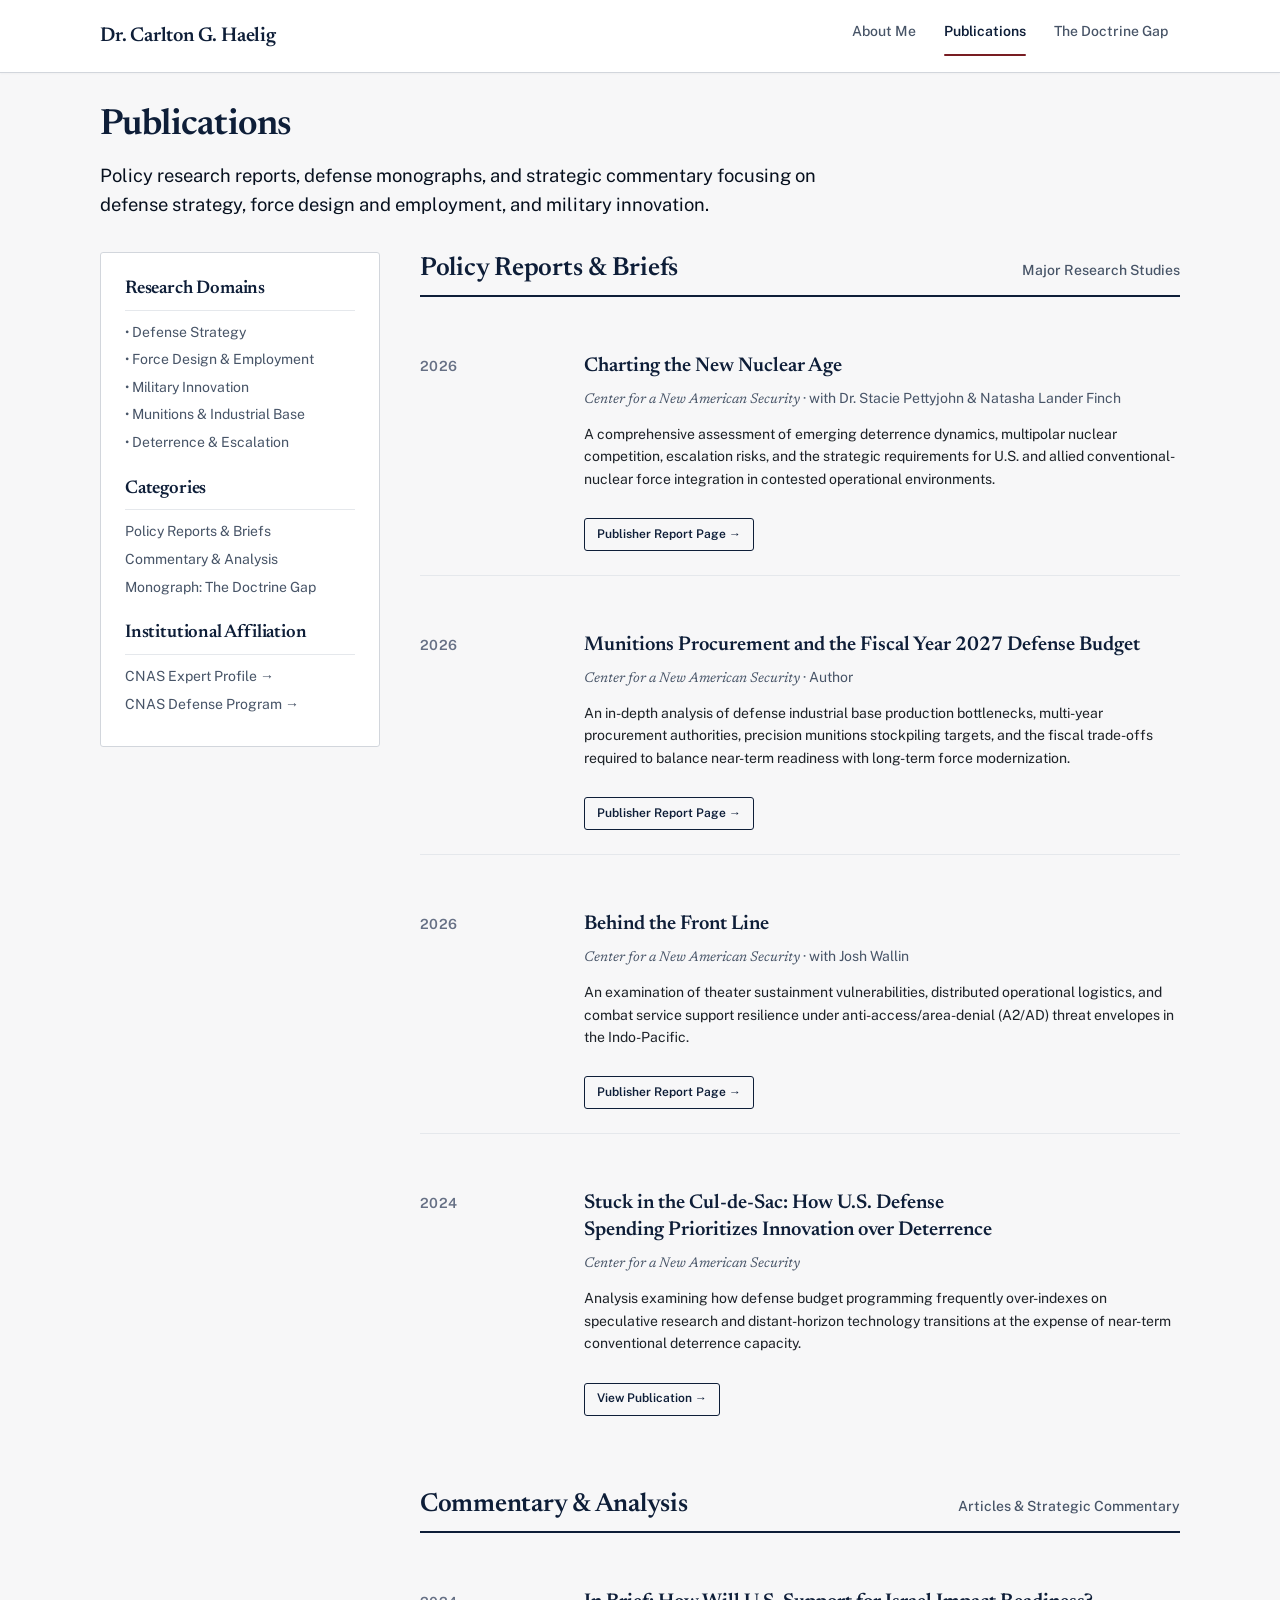
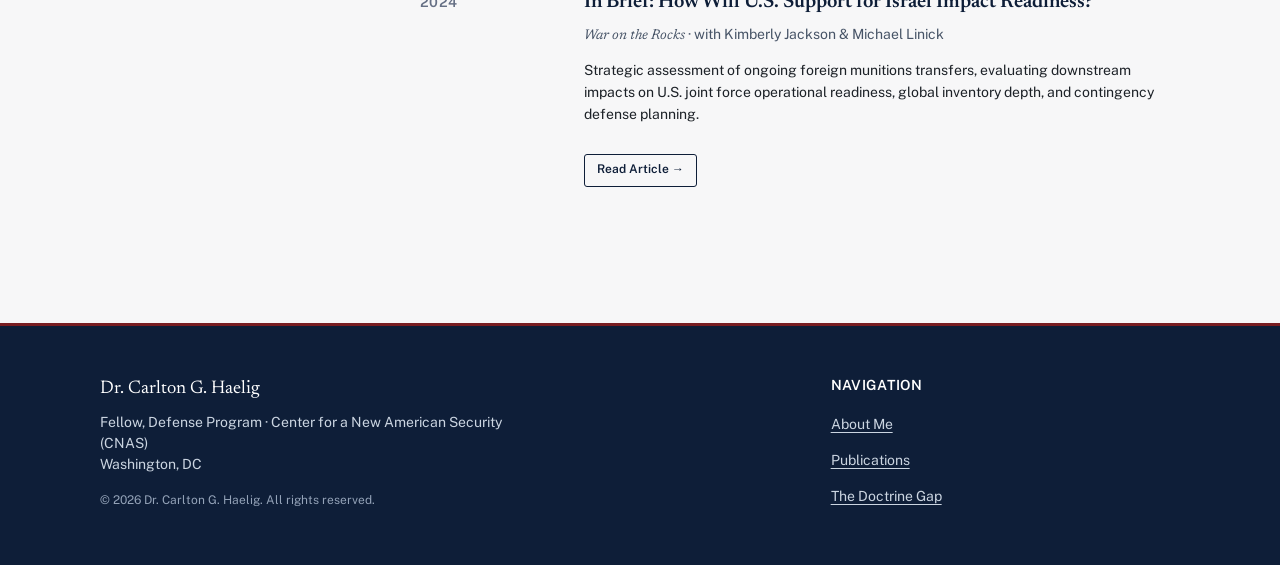
==== publications.html @ 62bf4c90 "feat: complete visual redesign and publications ledger" ====
<!DOCTYPE html>
<html lang="en">
<head>
  <meta charset="utf-8">
  <meta name="viewport" content="width=device-width, initial-scale=1">
  <title>Publications — Dr. Carlton G. Haelig</title>
  <meta name="description" content="Policy reports, monographs, and defense commentary by Dr. Carlton G. Haelig, Fellow in the Defense Program at the Center for a New American Security (CNAS).">
  <meta property="og:title" content="Publications — Dr. Carlton G. Haelig">
  <meta property="og:type" content="website">
  <meta property="og:url" content="https://www.carltonhaelig.com/publications.html">
  <meta property="og:description" content="Research publications, monographs, and analysis spanning defense strategy, force design, and military innovation.">
  <link rel="stylesheet" href="styles.css">
</head>
<body>
  <a href="#main-content" class="skip-link">Skip to main content</a>

  <!-- Shared Sticky Header -->
  <header class="site-header">
    <div class="header-inner">
      <a href="index.html" class="site-brand" aria-label="Dr. Carlton G. Haelig Home">
        <span class="brand-name">Dr. Carlton G. Haelig</span>
      </a>
      <nav class="site-nav" aria-label="Main Navigation">
        <ul class="nav-list">
          <li class="nav-item">
            <a href="index.html" class="nav-link">About Me</a>
          </li>
          <li class="nav-item">
            <a href="publications.html" class="nav-link active" aria-current="page">Publications</a>
          </li>
          <li class="nav-item">
            <a href="the-doctrine-gap.html" class="nav-link">The Doctrine Gap</a>
          </li>
        </ul>
      </nav>
    </div>
  </header>

  <!-- Main Content -->
  <main id="main-content" class="main-content">
    <div class="site-container">

      <!-- Page Introduction -->
      <header class="pub-intro-header">
        <h1>Publications</h1>
        <p class="lead">Policy research reports, defense monographs, and strategic commentary focusing on defense strategy, force design and employment, and military innovation.</p>
      </header>

      <!-- Two-Column Reading Ledger -->
      <div class="pub-ledger-grid">

        <!-- Left Contextual Rail -->
        <aside class="pub-ledger-rail" aria-label="Research Areas and Overview">
          <div class="pub-rail-section">
            <h2 class="pub-rail-heading">Research Domains</h2>
            <ul class="pub-rail-list">
              <li class="pub-rail-item">&bull; Defense Strategy</li>
              <li class="pub-rail-item">&bull; Force Design &amp; Employment</li>
              <li class="pub-rail-item">&bull; Military Innovation</li>
              <li class="pub-rail-item">&bull; Munitions &amp; Industrial Base</li>
              <li class="pub-rail-item">&bull; Deterrence &amp; Escalation</li>
            </ul>
          </div>

          <div class="pub-rail-section">
            <h2 class="pub-rail-heading">Categories</h2>
            <ul class="pub-rail-list">
              <li class="pub-rail-item"><a href="#reports">Policy Reports &amp; Briefs</a></li>
              <li class="pub-rail-item"><a href="#commentary">Commentary &amp; Analysis</a></li>
              <li class="pub-rail-item"><a href="the-doctrine-gap.html">Monograph: The Doctrine Gap</a></li>
            </ul>
          </div>

          <div class="pub-rail-section">
            <h2 class="pub-rail-heading">Institutional Affiliation</h2>
            <ul class="pub-rail-list">
              <li class="pub-rail-item">
                <a href="https://www.cnas.org/people/carlton-haelig" target="_blank" rel="noopener">CNAS Expert Profile &rarr;</a>
              </li>
              <li class="pub-rail-item">
                <a href="https://www.cnas.org/research/defense" target="_blank" rel="noopener">CNAS Defense Program &rarr;</a>
              </li>
            </ul>
          </div>
        </aside>

        <!-- Main Reading Stream -->
        <div class="pub-stream">

          <!-- Category 1: Policy Reports & Briefs -->
          <section id="reports" class="pub-section" aria-label="Policy Reports and Briefs">
            <div class="pub-section-header">
              <h2>Policy Reports &amp; Briefs</h2>
              <span class="pub-count">Major Research Studies</span>
            </div>

            <ul class="pub-list">

              <!-- Entry: Charting the New Nuclear Age -->
              <li class="pub-item">
                <div class="pub-date">2026</div>
                <div class="pub-body">
                  <h3 class="pub-title">
                    <a href="https://www.cnas.org/publications/reports/charting-the-new-nuclear-age" target="_blank" rel="noopener">Charting the New Nuclear Age</a>
                  </h3>
                  <div class="pub-meta">
                    <span class="pub-venue">Center for a New American Security</span> · with Dr. Stacie Pettyjohn &amp; Natasha Lander Finch
                  </div>
                  <p class="pub-summary">A comprehensive assessment of emerging deterrence dynamics, multipolar nuclear competition, escalation risks, and the strategic requirements for U.S. and allied conventional-nuclear force integration in contested operational environments.</p>
                  <div class="pub-actions">
                    <a href="https://www.cnas.org/publications/reports/charting-the-new-nuclear-age" target="_blank" rel="noopener" class="pub-btn">Publisher Report Page &rarr;</a>
                  </div>
                </div>
              </li>

              <!-- Entry: Munitions Procurement and the Fiscal Year 2027 Defense Budget -->
              <li class="pub-item">
                <div class="pub-date">2026</div>
                <div class="pub-body">
                  <h3 class="pub-title">
                    <a href="https://www.cnas.org/publications/reports/munitions-procurement-and-the-fiscal-year-2027-defense-budget" target="_blank" rel="noopener">Munitions Procurement and the Fiscal Year 2027 Defense Budget</a>
                  </h3>
                  <div class="pub-meta">
                    <span class="pub-venue">Center for a New American Security</span> · Author
                  </div>
                  <p class="pub-summary">An in-depth analysis of defense industrial base production bottlenecks, multi-year procurement authorities, precision munitions stockpiling targets, and the fiscal trade-offs required to balance near-term readiness with long-term force modernization.</p>
                  <div class="pub-actions">
                    <a href="https://www.cnas.org/publications/reports/munitions-procurement-and-the-fiscal-year-2027-defense-budget" target="_blank" rel="noopener" class="pub-btn">Publisher Report Page &rarr;</a>
                  </div>
                </div>
              </li>

              <!-- Entry: Behind the Front Line -->
              <li class="pub-item">
                <div class="pub-date">2026</div>
                <div class="pub-body">
                  <h3 class="pub-title">
                    <a href="https://www.cnas.org/publications/reports/behind-the-front-line" target="_blank" rel="noopener">Behind the Front Line</a>
                  </h3>
                  <div class="pub-meta">
                    <span class="pub-venue">Center for a New American Security</span> · with Josh Wallin
                  </div>
                  <p class="pub-summary">An examination of theater sustainment vulnerabilities, distributed operational logistics, and combat service support resilience under anti-access/area-denial (A2/AD) threat envelopes in the Indo-Pacific.</p>
                  <div class="pub-actions">
                    <a href="https://www.cnas.org/publications/reports/behind-the-front-line" target="_blank" rel="noopener" class="pub-btn">Publisher Report Page &rarr;</a>
                  </div>
                </div>
              </li>

              <!-- Entry: Stuck in the Cul-de-Sac -->
              <li class="pub-item">
                <div class="pub-date">2024</div>
                <div class="pub-body">
                  <h3 class="pub-title">
                    <a href="https://www.cnas.org/people/carlton-haelig" target="_blank" rel="noopener">Stuck in the Cul-de-Sac: How U.S. Defense Spending Prioritizes Innovation over Deterrence</a>
                  </h3>
                  <div class="pub-meta">
                    <span class="pub-venue">Center for a New American Security</span>
                  </div>
                  <p class="pub-summary">Analysis examining how defense budget programming frequently over-indexes on speculative research and distant-horizon technology transitions at the expense of near-term conventional deterrence capacity.</p>
                  <div class="pub-actions">
                    <a href="https://www.cnas.org/people/carlton-haelig" target="_blank" rel="noopener" class="pub-btn">View Publication &rarr;</a>
                  </div>
                </div>
              </li>

            </ul>
          </section>

          <!-- Category 2: Commentary & Analysis -->
          <section id="commentary" class="pub-section" aria-label="Commentary and Analysis">
            <div class="pub-section-header">
              <h2>Commentary &amp; Analysis</h2>
              <span class="pub-count">Articles &amp; Strategic Commentary</span>
            </div>

            <ul class="pub-list">

              <!-- Entry: War on the Rocks -->
              <li class="pub-item">
                <div class="pub-date">2024</div>
                <div class="pub-body">
                  <h3 class="pub-title">
                    <a href="https://warontherocks.com/" target="_blank" rel="noopener">In Brief: How Will U.S. Support for Israel Impact Readiness?</a>
                  </h3>
                  <div class="pub-meta">
                    <span class="pub-venue">War on the Rocks</span> · with Kimberly Jackson &amp; Michael Linick
                  </div>
                  <p class="pub-summary">Strategic assessment of ongoing foreign munitions transfers, evaluating downstream impacts on U.S. joint force operational readiness, global inventory depth, and contingency defense planning.</p>
                  <div class="pub-actions">
                    <a href="https://warontherocks.com/" target="_blank" rel="noopener" class="pub-btn">Read Article &rarr;</a>
                  </div>
                </div>
              </li>

              <!-- Bibliographic Scaffold Entry (Template for manual additions) -->
              <!--
              <li class="pub-item">
                <div class="pub-date">YYYY</div>
                <div class="pub-body">
                  <h3 class="pub-title"><a href="#" target="_blank" rel="noopener">Article Title Here</a></h3>
                  <div class="pub-meta"><span class="pub-venue">Publication Outlet Name</span> · Co-authors (if applicable)</div>
                  <p class="pub-summary">1-2 sentence executive abstract summarizing the core strategic argument or policy takeaway.</p>
                  <div class="pub-actions">
                    <a href="#" target="_blank" rel="noopener" class="pub-btn">Read Article &rarr;</a>
                  </div>
                </div>
              </li>
              -->

            </ul>
          </section>

        </div>
      </div>

    </div>
  </main>

  <!-- Shared Footer -->
  <footer class="site-footer">
    <div class="footer-inner">
      <div>
        <div class="footer-brand-title">Dr. Carlton G. Haelig</div>
        <div class="footer-affiliation">
          Fellow, Defense Program · Center for a New American Security (CNAS)<br>
          Washington, DC
        </div>
        <div class="footer-copy">
          &copy; 2026 Dr. Carlton G. Haelig. All rights reserved.
        </div>
      </div>
      <div>
        <div class="footer-nav-title">Navigation</div>
        <ul class="footer-nav-list">
          <li class="footer-nav-item"><a href="index.html" class="footer-nav-link">About Me</a></li>
          <li class="footer-nav-item"><a href="publications.html" class="footer-nav-link">Publications</a></li>
          <li class="footer-nav-item"><a href="the-doctrine-gap.html" class="footer-nav-link">The Doctrine Gap</a></li>
        </ul>
      </div>
    </div>
  </footer>
</body>
</html>
---- styles.css ----
/* ==========================================================================
   Dr. Carlton G. Haelig — Personal Site Stylesheet
   Design System: Institutional Think-Tank Editorial
   Shared across: index.html, the-doctrine-gap.html, publications.html
   ========================================================================== */

/* Typography Fonts */
@import url('https://fonts.googleapis.com/css2?family=Newsreader:ital,opsz,wght@0,6..72,400..700;1,6..72,400..700&family=Public+Sans:ital,wght@0,300..900;1,300..900&family=Source+Serif+4:ital,opsz,wght@0,8..60,400..700;1,8..60,400..700&display=swap');

/* --------------------------------------------------------------------------
   Design Tokens & Custom Properties
   -------------------------------------------------------------------------- */
:root {
  /* Color Palette */
  --color-primary: #0e1e38;         /* Deep Oxford Blue */
  --color-primary-dark: #07101e;
  --color-primary-light: #182e4e;
  --color-accent: #781d22;          /* Oxblood Red */
  --color-accent-hover: #5a1418;
  --color-accent-subtle: #f9ecec;
  --color-accent-border: #f0c5c8;

  --color-bg: #f7f7f8;              /* Subtle Stone Page Ground */
  --color-surface: #ffffff;         /* Crisp White Container Surface */
  --color-surface-subtle: #f0f1f4;
  --color-surface-alt: #eceef2;

  --color-text: #1c2127;            /* High-Contrast Charcoal (>13:1 on white) */
  --color-text-muted: #475467;      /* Secondary description and metadata */
  --color-text-faint: #667085;
  --color-text-inverse: #f8fafc;
  --color-footer-text: #cbd5e1;     /* Neutral slate text for dark footer */
  --color-footer-muted: #94a3b8;    /* Muted footer secondary metadata */

  --color-border: #d2d6dc;          /* Clean architectural hairlines */
  --color-border-light: #e5e8ec;
  --color-border-focus: #781d22;

  /* Typography Scales */
  --font-serif: 'Newsreader', 'Source Serif 4', Georgia, Cambria, 'Times New Roman', serif;
  --font-sans: 'Public Sans', -apple-system, BlinkMacSystemFont, 'Segoe UI', Roboto, Helvetica, Arial, sans-serif;

  --text-xs: 0.75rem;     /* 12px */
  --text-sm: 0.875rem;    /* 14px */
  --text-base: 1.0625rem; /* 17px */
  --text-md: 1.15rem;     /* 18px */
  --text-lg: 1.25rem;     /* 20px */
  --text-xl: 1.625rem;    /* 26px */
  --text-2xl: 2.25rem;    /* 36px */
  --text-3xl: 2.75rem;    /* 44px */

  --leading-none: 1.1;
  --leading-tight: 1.22;
  --leading-snug: 1.35;
  --leading-normal: 1.65;
  --leading-relaxed: 1.75;

  /* Reading Measures (Strictly < 75ch) */
  --measure-narrow: 56ch;
  --measure-normal: 68ch;
  --measure-wide: 74ch;

  /* Spacing Scale */
  --space-1: 0.25rem;   /* 4px */
  --space-2: 0.5rem;    /* 8px */
  --space-3: 0.75rem;   /* 12px */
  --space-4: 1rem;      /* 16px */
  --space-5: 1.25rem;   /* 20px */
  --space-6: 1.5rem;    /* 24px */
  --space-8: 2rem;      /* 32px */
  --space-10: 2.5rem;   /* 40px */
  --space-12: 3rem;     /* 48px */
  --space-16: 4rem;     /* 64px */
  --space-20: 5rem;     /* 80px */

  /* Layout Containers */
  --max-width-site: 1120px;
  --max-width-text: 72ch;
  --header-height: 72px;

  /* Border Radii */
  --radius-sm: 3px;
  --radius-md: 5px;
  --radius-lg: 8px;

  /* Restrained Depth */
  --shadow-sm: 0 1px 2px rgba(14, 30, 56, 0.05);
  --shadow-card: 0 1px 3px rgba(14, 30, 56, 0.05), 0 6px 18px -4px rgba(14, 30, 56, 0.04);
  --shadow-spotlight: 0 2px 5px rgba(14, 30, 56, 0.06), 0 12px 28px -6px rgba(14, 30, 56, 0.06);

  /* Transitions */
  --transition-fast: 0.15s ease-out;
  --transition-normal: 0.25s ease-out;
}

/* --------------------------------------------------------------------------
   Reset & Baseline
   -------------------------------------------------------------------------- */
*, *::before, *::after {
  box-sizing: border-box;
  margin: 0;
  padding: 0;
}

html {
  font-size: 100%;
  text-size-adjust: 100%;
  scroll-behavior: smooth;
  background-color: var(--color-bg);
  color: var(--color-text);
}

body {
  font-family: var(--font-sans);
  font-size: var(--text-base);
  line-height: var(--leading-normal);
  color: var(--color-text);
  background-color: var(--color-bg);
  min-height: 100vh;
  display: flex;
  flex-direction: column;
  -webkit-font-smoothing: antialiased;
  -moz-osx-font-smoothing: grayscale;
}

/* Browser Surfaces Theming (Craft Floor requirement) */
::selection {
  background-color: var(--color-primary);
  color: #ffffff;
}

:focus-visible {
  outline: 2px solid var(--color-accent);
  outline-offset: 3px;
}

/* --------------------------------------------------------------------------
   Accessibility & Skip Link
   -------------------------------------------------------------------------- */
.skip-link {
  position: absolute;
  top: -100px;
  left: var(--space-4);
  background-color: var(--color-primary);
  color: #ffffff;
  padding: var(--space-2) var(--space-4);
  border-radius: var(--radius-sm);
  z-index: 1000;
  font-weight: 600;
  font-size: var(--text-sm);
  text-decoration: none;
  transition: top var(--transition-fast);
}

.skip-link:focus,
.skip-link:hover {
  top: var(--space-4);
  color: #ffffff !important;
  background-color: var(--color-primary-light);
}

/* --------------------------------------------------------------------------
   Typography Elements
   -------------------------------------------------------------------------- */
h1, h2, h3, h4 {
  font-family: var(--font-serif);
  color: var(--color-primary);
  font-weight: 600;
  text-wrap: balance;
}

h1 {
  font-size: var(--text-2xl);
  line-height: var(--leading-tight);
  margin-top: 0;
  margin-bottom: var(--space-3);
  letter-spacing: -0.015em;
}

h2 {
  font-size: var(--text-xl);
  line-height: var(--leading-snug);
  margin-top: var(--space-8);
  margin-bottom: var(--space-4);
  letter-spacing: -0.01em;
}

h3 {
  font-size: var(--text-lg);
  line-height: var(--leading-snug);
  margin-top: var(--space-6);
  margin-bottom: var(--space-2);
}

p {
  max-width: var(--measure-normal);
  margin-bottom: var(--space-4);
  color: var(--color-text);
}

p:last-child {
  margin-bottom: 0;
}

p.lead {
  font-size: var(--text-md);
  line-height: 1.6;
  color: var(--color-primary-dark);
}

a {
  color: var(--color-accent);
  text-decoration: underline;
  text-decoration-thickness: 1px;
  text-underline-offset: 3px;
  transition: color var(--transition-fast), text-decoration-color var(--transition-fast);
}

a:hover {
  color: var(--color-accent-hover);
  text-decoration-thickness: 2px;
}

ul, ol {
  padding-left: var(--space-6);
  margin-bottom: var(--space-4);
}

li {
  margin-bottom: var(--space-2);
}

img {
  max-width: 100%;
  height: auto;
  display: block;
}

/* --------------------------------------------------------------------------
   Layout Containers
   -------------------------------------------------------------------------- */
.site-container {
  width: 100%;
  max-width: var(--max-width-site);
  margin-left: auto;
  margin-right: auto;
  padding-left: var(--space-5);
  padding-right: var(--space-5);
}

.main-content {
  flex: 1 0 auto;
  padding-top: var(--space-8);
  padding-bottom: var(--space-16);
}

.measure-prose {
  max-width: var(--measure-normal);
}

/* --------------------------------------------------------------------------
   Shared Sticky Header
   -------------------------------------------------------------------------- */
.site-header {
  position: sticky;
  top: 0;
  z-index: 100;
  background-color: var(--color-surface);
  border-bottom: 1px solid var(--color-border);
  box-shadow: 0 1px 2px rgba(14, 30, 56, 0.03);
}

.header-inner {
  display: flex;
  align-items: center;
  justify-content: space-between;
  height: var(--header-height);
  width: 100%;
  max-width: var(--max-width-site);
  margin: 0 auto;
  padding: 0 var(--space-5);
}

.site-brand {
  display: flex;
  flex-direction: column;
  text-decoration: none;
}

.brand-name {
  font-family: var(--font-serif);
  font-size: var(--text-lg);
  font-weight: 600;
  color: var(--color-primary);
  letter-spacing: -0.01em;
  line-height: 1.2;
}

.site-brand:hover .brand-name {
  color: var(--color-accent);
}

.nav-toggle {
  display: none;
  background: transparent;
  border: 1px solid var(--color-border);
  padding: var(--space-2) var(--space-3);
  border-radius: var(--radius-sm);
  color: var(--color-primary);
  font-family: var(--font-sans);
  font-size: var(--text-sm);
  font-weight: 500;
  cursor: pointer;
}

.nav-toggle:focus {
  outline: 2px solid var(--color-accent);
}

.site-nav {
  display: flex;
  align-items: center;
}

.nav-list {
  display: flex;
  list-style: none;
  gap: var(--space-1);
  padding: 0;
  margin: 0;
}

.nav-link {
  display: inline-block;
  font-family: var(--font-sans);
  font-size: var(--text-sm);
  font-weight: 500;
  color: var(--color-text-muted);
  text-decoration: none;
  padding: var(--space-2) var(--space-3);
  border-radius: var(--radius-sm);
  position: relative;
  transition: color var(--transition-fast), background-color var(--transition-fast);
}

.nav-link:hover {
  color: var(--color-primary);
  background-color: var(--color-surface-subtle);
  text-decoration: none;
}

.nav-link.active,
.nav-link[aria-current="page"] {
  color: var(--color-primary);
  font-weight: 600;
}

.nav-link.active::after,
.nav-link[aria-current="page"]::after {
  content: '';
  position: absolute;
  bottom: -4px;
  left: var(--space-3);
  right: var(--space-3);
  height: 2px;
  background-color: var(--color-accent);
  border-radius: var(--radius-sm);
}

/* --------------------------------------------------------------------------
   Components & Cards
   -------------------------------------------------------------------------- */
.card {
  background-color: var(--color-surface);
  border: 1px solid var(--color-border);
  border-radius: var(--radius-sm);
  padding: var(--space-6);
  box-shadow: var(--shadow-sm);
}

/* Side-by-Side Split Cards Grid */
.split-cards-grid {
  display: grid;
  grid-template-columns: 1fr 1fr;
  gap: var(--space-6);
  margin-top: var(--space-8);
  margin-bottom: var(--space-8);
}

.split-card {
  background-color: var(--color-surface);
  border: 1px solid var(--color-border);
  border-radius: var(--radius-sm);
  padding: var(--space-6);
  display: flex;
  flex-direction: column;
}

.split-card h2,
.split-card h3 {
  font-size: var(--text-md);
  margin-top: 0;
  margin-bottom: var(--space-3);
  padding-bottom: var(--space-2);
  border-bottom: 1px solid var(--color-border-light);
  color: var(--color-primary);
}

/* Structured Meta List for Appointments & Degrees */
.meta-list {
  list-style: none;
  padding: 0;
  margin: 0;
}

.meta-item {
  margin-bottom: var(--space-3);
  padding-bottom: var(--space-3);
  border-bottom: 1px solid var(--color-border-light);
}

.meta-item:last-child {
  margin-bottom: 0;
  padding-bottom: 0;
  border-bottom: none;
}

.meta-role {
  font-weight: 600;
  color: var(--color-primary);
  display: block;
  font-size: var(--text-base);
}

.meta-institution {
  color: var(--color-text);
  font-size: var(--text-sm);
  display: block;
}

.meta-detail {
  color: var(--color-text-muted);
  font-size: var(--text-xs);
  display: block;
  margin-top: var(--space-1);
}

/* Spotlight Card (The Doctrine Gap) */
.card-spotlight {
  background-color: var(--color-surface);
  border: 1px solid var(--color-border);
  border-radius: var(--radius-sm);
  padding: var(--space-8);
  margin-top: var(--space-10);
  margin-bottom: var(--space-10);
  box-shadow: var(--shadow-card);
  position: relative;
}

.spotlight-layout {
  display: grid;
  grid-template-columns: 240px 1fr;
  gap: var(--space-8);
  align-items: center;
}

.spotlight-image-frame {
  border: 1px solid var(--color-border);
  background-color: var(--color-surface-subtle);
  padding: var(--space-2);
  box-shadow: var(--shadow-sm);
}

.spotlight-content h2 {
  margin-top: 0;
  font-size: var(--text-xl);
  margin-bottom: var(--space-2);
}

.spotlight-subtitle {
  font-family: var(--font-serif);
  font-style: italic;
  font-size: var(--text-md);
  color: var(--color-accent);
  margin-bottom: var(--space-4);
  display: block;
}

/* Gateway & Teaser Card */
.gateway-card {
  background-color: var(--color-surface);
  border: 1px solid var(--color-border);
  border-radius: var(--radius-sm);
  padding: var(--space-6) var(--space-8);
  margin-top: var(--space-8);
  margin-bottom: var(--space-8);
  display: flex;
  align-items: center;
  justify-content: space-between;
  gap: var(--space-6);
}

.gateway-content h2,
.gateway-content h3 {
  margin-top: 0;
  margin-bottom: var(--space-2);
  font-size: var(--text-lg);
}

.gateway-content p {
  color: var(--color-text-muted);
  margin-bottom: 0;
}

/* Action Buttons */
.btn {
  display: inline-flex;
  align-items: center;
  gap: var(--space-2);
  font-family: var(--font-sans);
  font-size: var(--text-sm);
  font-weight: 600;
  padding: 0.65rem 1.25rem;
  border-radius: var(--radius-sm);
  text-decoration: none;
  cursor: pointer;
  transition: all var(--transition-fast);
  line-height: 1.3;
}

.btn-primary {
  background-color: var(--color-primary);
  color: #ffffff;
  border: 1px solid var(--color-primary);
}

.btn-primary:hover {
  background-color: var(--color-primary-light);
  border-color: var(--color-primary-light);
  color: #ffffff;
  text-decoration: none;
}

.btn-outline {
  background-color: transparent;
  color: var(--color-primary);
  border: 1px solid var(--color-primary);
}

.btn-outline:hover {
  background-color: var(--color-primary);
  color: #ffffff;
  text-decoration: none;
}

.btn-accent {
  background-color: var(--color-accent);
  color: #ffffff;
  border: 1px solid var(--color-accent);
}

.btn-accent:hover {
  background-color: var(--color-accent-hover);
  border-color: var(--color-accent-hover);
  color: #ffffff;
  text-decoration: none;
}

/* Contact Strip */
.contact-strip {
  background-color: var(--color-surface);
  border: 1px solid var(--color-border);
  border-radius: var(--radius-sm);
  padding: var(--space-6) var(--space-8);
  margin-top: var(--space-10);
  margin-bottom: var(--space-6);
}

.contact-strip h2,
.contact-strip h3 {
  margin-top: 0;
  margin-bottom: var(--space-2);
  font-size: var(--text-lg);
}

.contact-channels {
  display: flex;
  flex-wrap: wrap;
  gap: var(--space-4);
  align-items: center;
  margin-top: var(--space-4);
}

.contact-badge {
  display: inline-flex;
  align-items: center;
  gap: var(--space-2);
  padding: var(--space-2) var(--space-4);
  background-color: var(--color-surface-subtle);
  border: 1px solid var(--color-border);
  border-radius: var(--radius-sm);
  font-size: var(--text-sm);
  font-weight: 500;
  color: var(--color-primary);
  text-decoration: none;
}

.contact-badge:hover {
  background-color: var(--color-surface-alt);
  border-color: var(--color-accent);
  color: var(--color-accent);
  text-decoration: none;
}

/* --------------------------------------------------------------------------
   Executive Profile Hero (index.html)
   -------------------------------------------------------------------------- */
.hero-executive {
  display: grid;
  grid-template-columns: 320px 1fr;
  gap: var(--space-10);
  align-items: start;
  padding-bottom: var(--space-8);
  border-bottom: 1px solid var(--color-border);
  margin-bottom: var(--space-8);
}

.hero-portrait-frame {
  position: relative;
  border: 1px solid var(--color-border);
  background-color: var(--color-surface);
  padding: var(--space-2);
  box-shadow: var(--shadow-sm);
}

.hero-portrait {
  width: 100%;
  aspect-ratio: 4 / 5;
  object-fit: cover;
  display: block;
}

.hero-content {
  display: flex;
  flex-direction: column;
}

.hero-title-group {
  margin-bottom: var(--space-5);
}

.hero-name {
  font-size: var(--text-3xl);
  line-height: 1.15;
  letter-spacing: -0.02em;
  margin-bottom: var(--space-2);
}

.hero-affiliation {
  font-family: var(--font-sans);
  font-size: var(--text-md);
  font-weight: 500;
  color: var(--color-accent);
  line-height: 1.35;
}

.hero-bio {
  max-width: var(--measure-normal);
}

.hero-bio p {
  margin-bottom: var(--space-4);
  font-size: var(--text-base);
  line-height: var(--leading-relaxed);
}

/* --------------------------------------------------------------------------
   Publications Layout (publications.html)
   -------------------------------------------------------------------------- */
.pub-ledger-grid {
  display: grid;
  grid-template-columns: 280px 1fr;
  gap: var(--space-10);
  align-items: start;
  margin-top: var(--space-8);
}

.pub-ledger-rail {
  background-color: var(--color-surface);
  border: 1px solid var(--color-border);
  border-radius: var(--radius-sm);
  padding: var(--space-6);
  position: sticky;
  top: calc(var(--header-height) + var(--space-4));
}

.pub-rail-section {
  margin-bottom: var(--space-6);
}

.pub-rail-section:last-child {
  margin-bottom: 0;
}

.pub-rail-heading {
  font-family: var(--font-serif);
  font-size: var(--text-md);
  color: var(--color-primary);
  margin-top: 0;
  margin-bottom: var(--space-3);
  padding-bottom: var(--space-2);
  border-bottom: 1px solid var(--color-border-light);
}

.pub-rail-list {
  list-style: none;
  padding: 0;
  margin: 0;
}

.pub-rail-item {
  font-size: var(--text-sm);
  color: var(--color-text-muted);
  margin-bottom: var(--space-2);
  line-height: 1.4;
}

.pub-rail-item a {
  color: var(--color-text-muted);
  text-decoration: none;
}

.pub-rail-item a:hover {
  color: var(--color-accent);
  text-decoration: underline;
}

.pub-actions {
  display: flex;
  gap: var(--space-2);
  flex-wrap: wrap;
  margin-top: var(--space-3);
}

.pub-btn {
  display: inline-flex;
  align-items: center;
  font-size: var(--text-xs);
  font-weight: 600;
  padding: 0.35rem 0.75rem;
  border-radius: var(--radius-sm);
  border: 1px solid var(--color-primary);
  color: var(--color-primary);
  text-decoration: none;
  transition: all var(--transition-fast);
}

.pub-btn:hover {
  background-color: var(--color-primary);
  color: #ffffff !important;
  text-decoration: none;
}

.pub-section {
  margin-bottom: var(--space-12);
}

.pub-section-header {
  border-bottom: 2px solid var(--color-primary);
  padding-bottom: var(--space-2);
  margin-bottom: var(--space-6);
  display: flex;
  justify-content: space-between;
  align-items: baseline;
}

.pub-section-header h2 {
  margin-top: 0;
  margin-bottom: 0;
  font-size: var(--text-xl);
}

.pub-count {
  font-family: var(--font-sans);
  font-size: var(--text-sm);
  color: var(--color-text-muted);
  font-weight: 500;
}

.pub-list {
  list-style: none;
  padding: 0;
  margin: 0;
}

.pub-item {
  padding: var(--space-6) 0;
  border-bottom: 1px solid var(--color-border-light);
  display: grid;
  grid-template-columns: 140px 1fr;
  gap: var(--space-6);
  align-items: baseline;
}

.pub-item:first-child {
  padding-top: var(--space-2);
}

.pub-item:last-child {
  border-bottom: none;
}

.pub-date {
  font-family: var(--font-sans);
  font-size: var(--text-sm);
  font-weight: 600;
  color: var(--color-text-faint);
  letter-spacing: 0.02em;
}

.pub-body {
  display: flex;
  flex-direction: column;
}

.pub-title {
  font-family: var(--font-serif);
  font-size: var(--text-lg);
  font-weight: 600;
  line-height: var(--leading-snug);
  margin-bottom: var(--space-2);
  color: var(--color-primary);
}

.pub-title a {
  color: var(--color-primary);
  text-decoration: none;
}

.pub-title a:hover {
  color: var(--color-accent);
  text-decoration: underline;
}

.pub-meta {
  font-size: var(--text-sm);
  color: var(--color-text-muted);
  line-height: 1.5;
}

.pub-venue {
  font-style: italic;
  font-family: var(--font-serif);
}

.pub-summary {
  margin-top: var(--space-3);
  font-size: var(--text-sm);
  color: var(--color-text);
  line-height: 1.6;
  max-width: var(--measure-normal);
}

/* --------------------------------------------------------------------------
   The Doctrine Gap Monograph Page (the-doctrine-gap.html)
   -------------------------------------------------------------------------- */
.monograph-hero {
  border-bottom: 1px solid var(--color-border);
  padding-bottom: var(--space-8);
  margin-bottom: var(--space-8);
}

.monograph-title {
  font-size: var(--text-3xl);
  line-height: 1.2;
  margin-bottom: var(--space-2);
}

.monograph-subtitle {
  font-family: var(--font-serif);
  font-size: var(--text-md);
  color: var(--color-accent);
  font-style: italic;
  margin-bottom: var(--space-4);
  display: block;
}

.monograph-status {
  display: inline-block;
  padding: var(--space-1) var(--space-3);
  background-color: var(--color-surface-subtle);
  border: 1px solid var(--color-border);
  border-radius: var(--radius-sm);
  font-size: var(--text-xs);
  font-weight: 600;
  color: var(--color-primary);
  letter-spacing: 0.04em;
  text-transform: uppercase;
  margin-bottom: var(--space-6);
}

.monograph-artifact-frame {
  margin: var(--space-8) 0;
  background-color: var(--color-surface);
  border: 1px solid var(--color-border);
  padding: var(--space-4);
  box-shadow: var(--shadow-card);
}

.monograph-artifact-img {
  width: 100%;
  max-height: 540px;
  object-fit: contain;
  background-color: var(--color-primary);
}

.monograph-caption {
  font-size: var(--text-xs);
  color: var(--color-text-muted);
  margin-top: var(--space-2);
  line-height: 1.5;
}

/* --------------------------------------------------------------------------
   Shared Footer
   -------------------------------------------------------------------------- */
.site-footer {
  margin-top: auto;
  background-color: var(--color-primary);
  color: var(--color-footer-text);
  border-top: 3px solid var(--color-accent);
  padding-top: var(--space-12);
  padding-bottom: var(--space-12);
}

.footer-inner {
  display: grid;
  grid-template-columns: 2fr 1fr;
  gap: var(--space-8);
  width: 100%;
  max-width: var(--max-width-site);
  margin: 0 auto;
  padding: 0 var(--space-5);
}

.site-footer a,
.site-footer a:link,
.site-footer a:visited {
  color: var(--color-footer-text);
  text-decoration: underline;
}

.site-footer a:hover,
.site-footer a:active,
.site-footer a:focus {
  color: #ffffff !important;
  text-decoration: underline;
}

a.btn-primary:hover,
a.btn-outline:hover,
a.btn-accent:hover {
  color: #ffffff !important;
  text-decoration: none;
}

.footer-brand-title {
  font-family: var(--font-serif);
  font-size: var(--text-md);
  color: #ffffff;
  margin-bottom: var(--space-2);
}

.footer-affiliation {
  color: var(--color-footer-text);
  font-size: var(--text-sm);
  line-height: 1.5;
  margin-bottom: var(--space-3);
  max-width: 50ch;
}

.footer-copy {
  color: var(--color-footer-muted);
  font-size: var(--text-xs);
  margin-top: var(--space-4);
}

.footer-nav-title {
  font-family: var(--font-sans);
  font-size: var(--text-sm);
  font-weight: 600;
  color: #ffffff;
  letter-spacing: 0.05em;
  text-transform: uppercase;
  margin-bottom: var(--space-3);
}

.footer-nav-list {
  list-style: none;
  padding: 0;
  margin: 0;
}

.footer-nav-item {
  margin-bottom: var(--space-2);
}

.footer-nav-link {
  color: var(--color-footer-text);
  text-decoration: none;
  font-size: var(--text-sm);
  transition: color var(--transition-fast);
}

.footer-nav-link:hover {
  color: #ffffff;
  text-decoration: underline;
}

/* --------------------------------------------------------------------------
   Responsive Breakpoints
   -------------------------------------------------------------------------- */
@media (max-width: 860px) {
  .pub-ledger-grid {
    grid-template-columns: 1fr;
    gap: var(--space-6);
  }

  .pub-ledger-rail {
    position: static;
  }

  .hero-executive {
    grid-template-columns: 1fr;
    gap: var(--space-6);
  }

  .hero-portrait-frame {
    max-width: 260px;
    margin: 0 auto;
  }

  .spotlight-layout {
    grid-template-columns: 1fr;
    gap: var(--space-6);
  }

  .spotlight-image-frame {
    max-width: 260px;
    margin: 0 auto;
  }

  .split-cards-grid {
    grid-template-columns: 1fr;
  }

  .footer-inner {
    grid-template-columns: 1fr;
  }

  .gateway-card {
    flex-direction: column;
    align-items: flex-start;
  }
}

@media (max-width: 640px) {
  .header-inner {
    flex-direction: column;
    height: auto;
    padding-top: var(--space-3);
    padding-bottom: var(--space-3);
    gap: var(--space-2);
  }

  .nav-list {
    flex-wrap: wrap;
    justify-content: center;
  }

  .pub-item {
    grid-template-columns: 1fr;
    gap: var(--space-1);
  }

  .hero-name {
    font-size: var(--text-2xl);
  }
}

/* Reduced Motion Preference */
@media (prefers-reduced-motion: reduce) {
  *, *::before, *::after {
    animation-duration: 0.01ms !important;
    animation-iteration-count: 1 !important;
    transition-duration: 0.01ms !important;
    scroll-behavior: auto !important;
  }
}
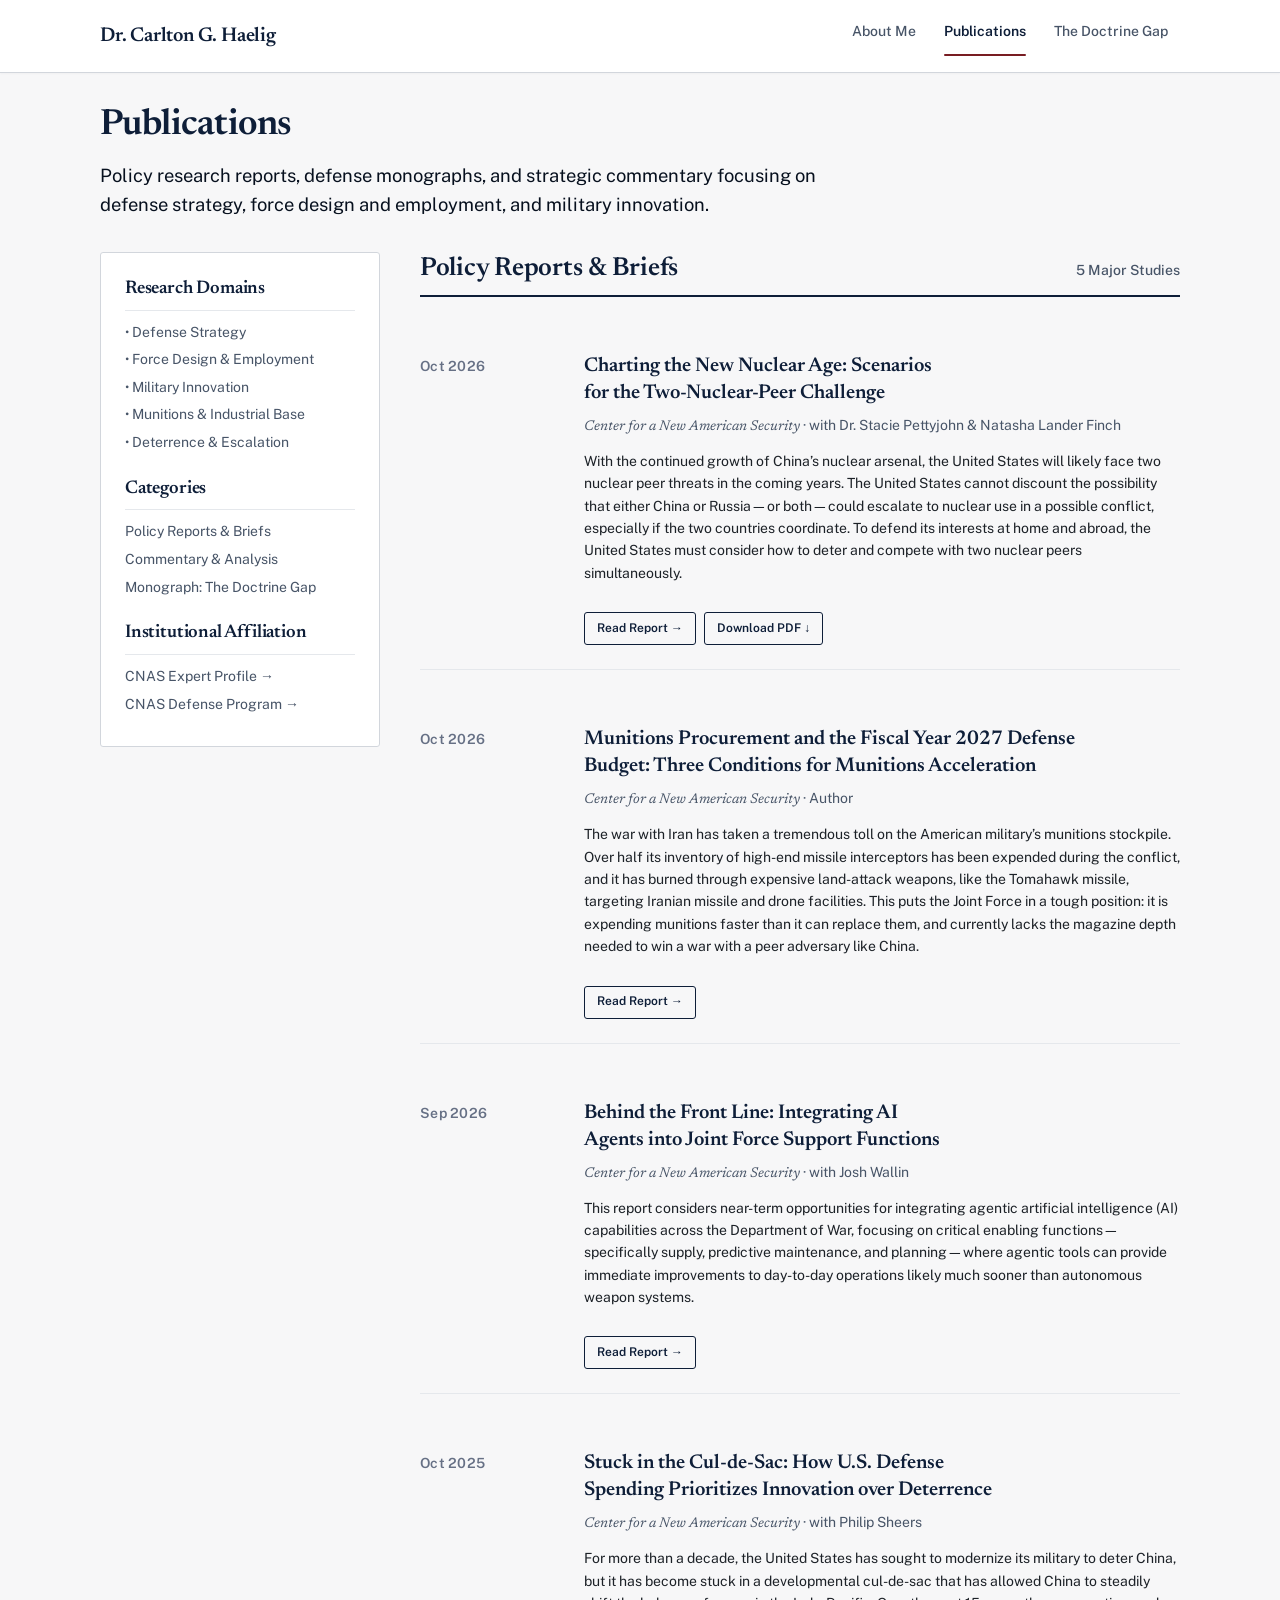
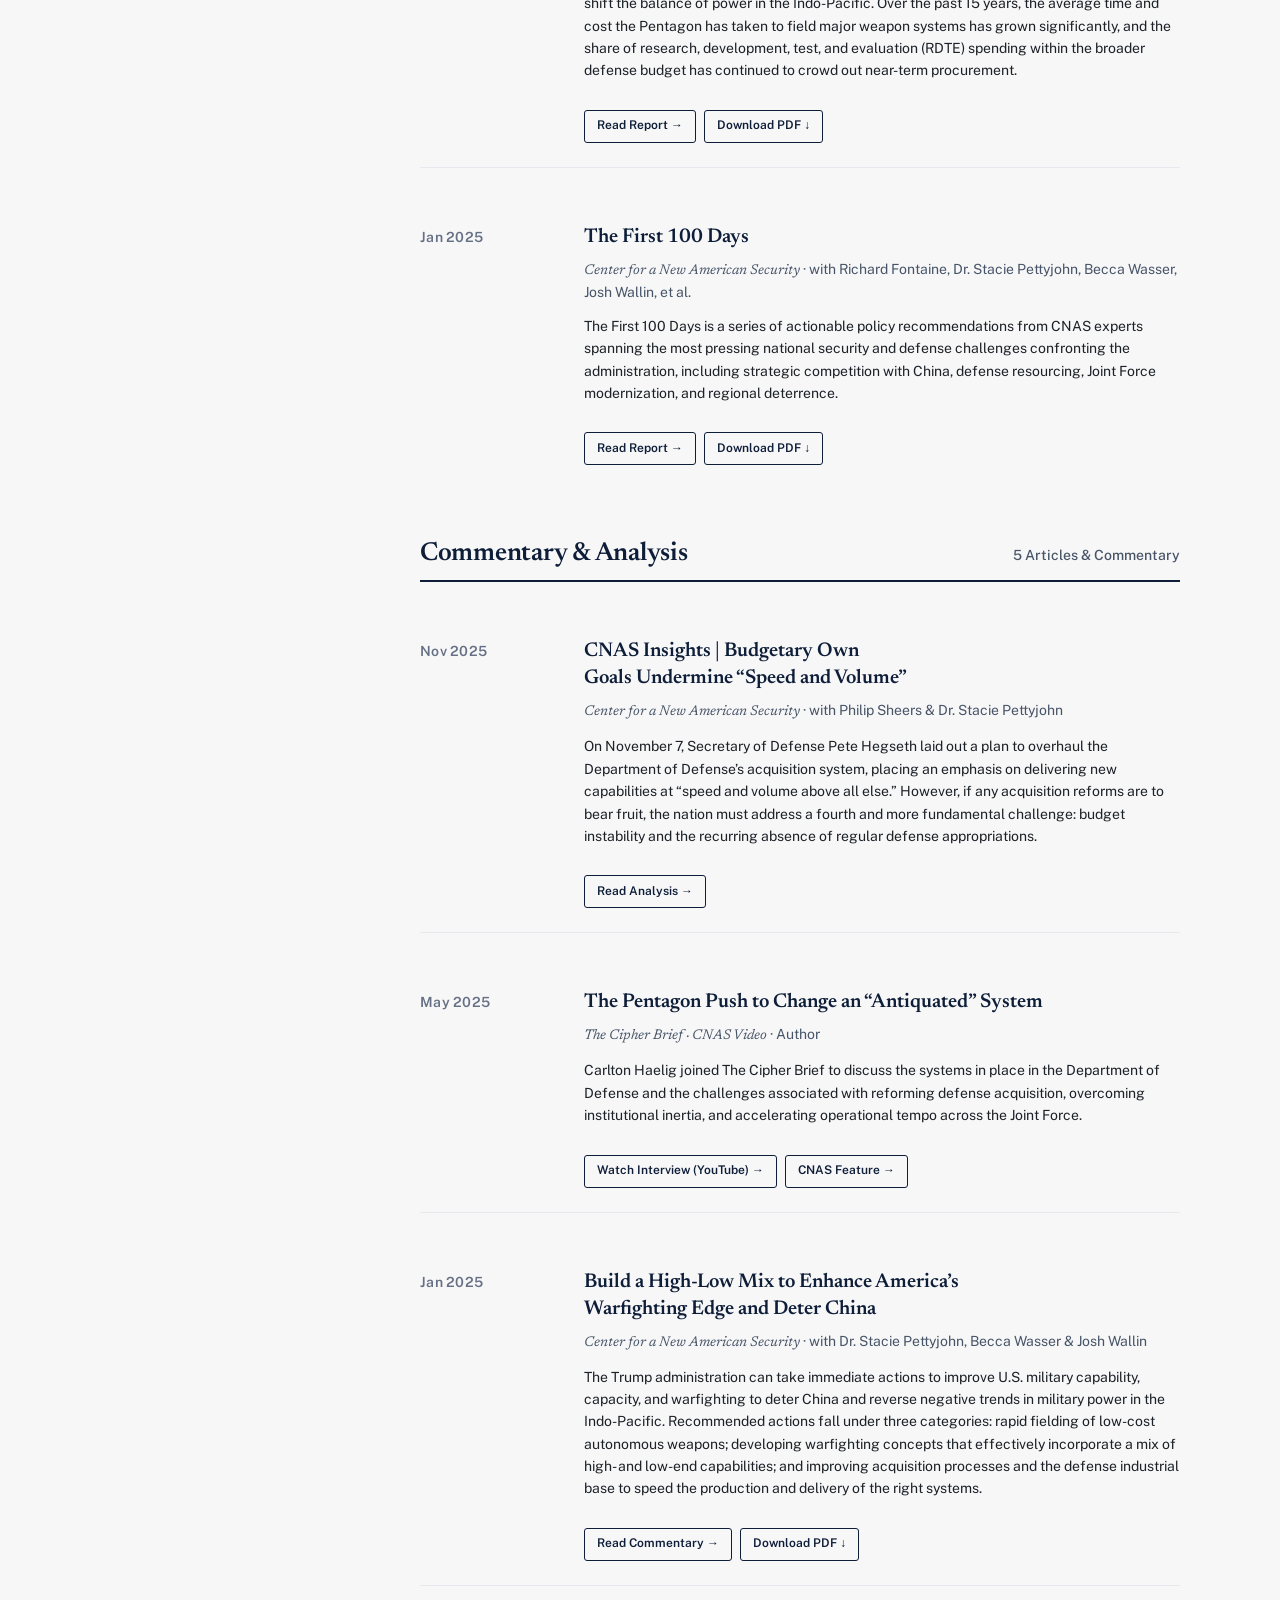
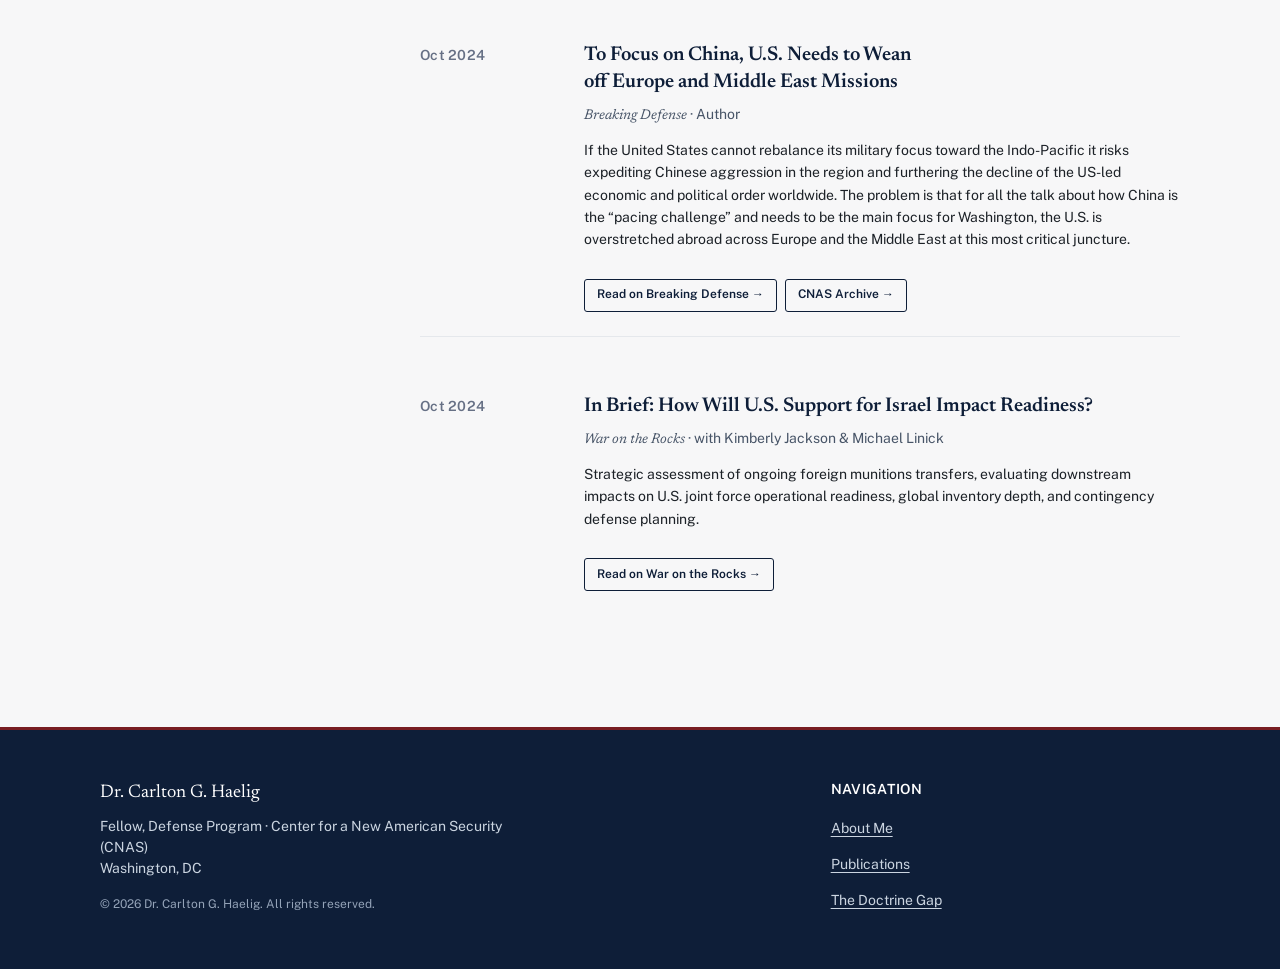
==== commit aee9d263: "feat(publications): seed canonical reports and commentary from CNAS" ====
--- a/publications.html
+++ b/publications.html
@@ -91,75 +91,95 @@
           <section id="reports" class="pub-section" aria-label="Policy Reports and Briefs">
             <div class="pub-section-header">
               <h2>Policy Reports &amp; Briefs</h2>
-              <span class="pub-count">Major Research Studies</span>
+              <span class="pub-count">5 Major Studies</span>
             </div>
 
             <ul class="pub-list">
 
               <!-- Entry: Charting the New Nuclear Age -->
               <li class="pub-item">
-                <div class="pub-date">2026</div>
-                <div class="pub-body">
-                  <h3 class="pub-title">
-                    <a href="https://www.cnas.org/publications/reports/charting-the-new-nuclear-age" target="_blank" rel="noopener">Charting the New Nuclear Age</a>
+                <div class="pub-date">Oct 2026</div>
+                <div class="pub-body">
+                  <h3 class="pub-title">
+                    <a href="https://www.cnas.org/publications/reports/charting-the-new-nuclear-age" target="_blank" rel="noopener">Charting the New Nuclear Age: Scenarios for the Two-Nuclear-Peer Challenge</a>
                   </h3>
                   <div class="pub-meta">
                     <span class="pub-venue">Center for a New American Security</span> · with Dr. Stacie Pettyjohn &amp; Natasha Lander Finch
                   </div>
-                  <p class="pub-summary">A comprehensive assessment of emerging deterrence dynamics, multipolar nuclear competition, escalation risks, and the strategic requirements for U.S. and allied conventional-nuclear force integration in contested operational environments.</p>
-                  <div class="pub-actions">
-                    <a href="https://www.cnas.org/publications/reports/charting-the-new-nuclear-age" target="_blank" rel="noopener" class="pub-btn">Publisher Report Page &rarr;</a>
+                  <p class="pub-summary">With the continued growth of China’s nuclear arsenal, the United States will likely face two nuclear peer threats in the coming years. The United States cannot discount the possibility that either China or Russia—or both—could escalate to nuclear use in a possible conflict, especially if the two countries coordinate. To defend its interests at home and abroad, the United States must consider how to deter and compete with two nuclear peers simultaneously.</p>
+                  <div class="pub-actions">
+                    <a href="https://www.cnas.org/publications/reports/charting-the-new-nuclear-age" target="_blank" rel="noopener" class="pub-btn">Read Report &rarr;</a>
+                    <a href="https://s3.us-east-1.amazonaws.com/files.cnas.org/documents/Charting-the-New-Nuclear-Age_Defense_2026_Final.pdf" target="_blank" rel="noopener" class="pub-btn">Download PDF &darr;</a>
                   </div>
                 </div>
               </li>
 
               <!-- Entry: Munitions Procurement and the Fiscal Year 2027 Defense Budget -->
               <li class="pub-item">
-                <div class="pub-date">2026</div>
-                <div class="pub-body">
-                  <h3 class="pub-title">
-                    <a href="https://www.cnas.org/publications/reports/munitions-procurement-and-the-fiscal-year-2027-defense-budget" target="_blank" rel="noopener">Munitions Procurement and the Fiscal Year 2027 Defense Budget</a>
+                <div class="pub-date">Oct 2026</div>
+                <div class="pub-body">
+                  <h3 class="pub-title">
+                    <a href="https://www.cnas.org/publications/reports/munitions-procurement-and-the-fiscal-year-2027-defense-budget" target="_blank" rel="noopener">Munitions Procurement and the Fiscal Year 2027 Defense Budget: Three Conditions for Munitions Acceleration</a>
                   </h3>
                   <div class="pub-meta">
                     <span class="pub-venue">Center for a New American Security</span> · Author
                   </div>
-                  <p class="pub-summary">An in-depth analysis of defense industrial base production bottlenecks, multi-year procurement authorities, precision munitions stockpiling targets, and the fiscal trade-offs required to balance near-term readiness with long-term force modernization.</p>
-                  <div class="pub-actions">
-                    <a href="https://www.cnas.org/publications/reports/munitions-procurement-and-the-fiscal-year-2027-defense-budget" target="_blank" rel="noopener" class="pub-btn">Publisher Report Page &rarr;</a>
+                  <p class="pub-summary">The war with Iran has taken a tremendous toll on the American military’s munitions stockpile. Over half its inventory of high-end missile interceptors has been expended during the conflict, and it has burned through expensive land-attack weapons, like the Tomahawk missile, targeting Iranian missile and drone facilities. This puts the Joint Force in a tough position: it is expending munitions faster than it can replace them, and currently lacks the magazine depth needed to win a war with a peer adversary like China.</p>
+                  <div class="pub-actions">
+                    <a href="https://www.cnas.org/publications/reports/munitions-procurement-and-the-fiscal-year-2027-defense-budget" target="_blank" rel="noopener" class="pub-btn">Read Report &rarr;</a>
                   </div>
                 </div>
               </li>
 
               <!-- Entry: Behind the Front Line -->
               <li class="pub-item">
-                <div class="pub-date">2026</div>
-                <div class="pub-body">
-                  <h3 class="pub-title">
-                    <a href="https://www.cnas.org/publications/reports/behind-the-front-line" target="_blank" rel="noopener">Behind the Front Line</a>
+                <div class="pub-date">Sep 2026</div>
+                <div class="pub-body">
+                  <h3 class="pub-title">
+                    <a href="https://www.cnas.org/publications/reports/behind-the-front-line" target="_blank" rel="noopener">Behind the Front Line: Integrating AI Agents into Joint Force Support Functions</a>
                   </h3>
                   <div class="pub-meta">
                     <span class="pub-venue">Center for a New American Security</span> · with Josh Wallin
                   </div>
-                  <p class="pub-summary">An examination of theater sustainment vulnerabilities, distributed operational logistics, and combat service support resilience under anti-access/area-denial (A2/AD) threat envelopes in the Indo-Pacific.</p>
-                  <div class="pub-actions">
-                    <a href="https://www.cnas.org/publications/reports/behind-the-front-line" target="_blank" rel="noopener" class="pub-btn">Publisher Report Page &rarr;</a>
+                  <p class="pub-summary">This report considers near-term opportunities for integrating agentic artificial intelligence (AI) capabilities across the Department of War, focusing on critical enabling functions—specifically supply, predictive maintenance, and planning—where agentic tools can provide immediate improvements to day-to-day operations likely much sooner than autonomous weapon systems.</p>
+                  <div class="pub-actions">
+                    <a href="https://www.cnas.org/publications/reports/behind-the-front-line" target="_blank" rel="noopener" class="pub-btn">Read Report &rarr;</a>
                   </div>
                 </div>
               </li>
 
               <!-- Entry: Stuck in the Cul-de-Sac -->
               <li class="pub-item">
-                <div class="pub-date">2024</div>
-                <div class="pub-body">
-                  <h3 class="pub-title">
-                    <a href="https://www.cnas.org/people/carlton-haelig" target="_blank" rel="noopener">Stuck in the Cul-de-Sac: How U.S. Defense Spending Prioritizes Innovation over Deterrence</a>
-                  </h3>
-                  <div class="pub-meta">
-                    <span class="pub-venue">Center for a New American Security</span>
-                  </div>
-                  <p class="pub-summary">Analysis examining how defense budget programming frequently over-indexes on speculative research and distant-horizon technology transitions at the expense of near-term conventional deterrence capacity.</p>
-                  <div class="pub-actions">
-                    <a href="https://www.cnas.org/people/carlton-haelig" target="_blank" rel="noopener" class="pub-btn">View Publication &rarr;</a>
+                <div class="pub-date">Oct 2025</div>
+                <div class="pub-body">
+                  <h3 class="pub-title">
+                    <a href="https://www.cnas.org/publications/reports/stuck-in-the-cul-de-sac" target="_blank" rel="noopener">Stuck in the Cul-de-Sac: How U.S. Defense Spending Prioritizes Innovation over Deterrence</a>
+                  </h3>
+                  <div class="pub-meta">
+                    <span class="pub-venue">Center for a New American Security</span> · with Philip Sheers
+                  </div>
+                  <p class="pub-summary">For more than a decade, the United States has sought to modernize its military to deter China, but it has become stuck in a developmental cul-de-sac that has allowed China to steadily shift the balance of power in the Indo-Pacific. Over the past 15 years, the average time and cost the Pentagon has taken to field major weapon systems has grown significantly, and the share of research, development, test, and evaluation (RDTE) spending within the broader defense budget has continued to crowd out near-term procurement.</p>
+                  <div class="pub-actions">
+                    <a href="https://www.cnas.org/publications/reports/stuck-in-the-cul-de-sac" target="_blank" rel="noopener" class="pub-btn">Read Report &rarr;</a>
+                    <a href="https://s3.us-east-1.amazonaws.com/files.cnas.org/documents/Report_Defense-Budget_DEFENSE_Oct-2025_Finalb.pdf" target="_blank" rel="noopener" class="pub-btn">Download PDF &darr;</a>
+                  </div>
+                </div>
+              </li>
+
+              <!-- Entry: The First 100 Days -->
+              <li class="pub-item">
+                <div class="pub-date">Jan 2025</div>
+                <div class="pub-body">
+                  <h3 class="pub-title">
+                    <a href="https://www.cnas.org/publications/reports/first-100-days" target="_blank" rel="noopener">The First 100 Days</a>
+                  </h3>
+                  <div class="pub-meta">
+                    <span class="pub-venue">Center for a New American Security</span> · with Richard Fontaine, Dr. Stacie Pettyjohn, Becca Wasser, Josh Wallin, et al.
+                  </div>
+                  <p class="pub-summary">The First 100 Days is a series of actionable policy recommendations from CNAS experts spanning the most pressing national security and defense challenges confronting the administration, including strategic competition with China, defense resourcing, Joint Force modernization, and regional deterrence.</p>
+                  <div class="pub-actions">
+                    <a href="https://www.cnas.org/publications/reports/first-100-days" target="_blank" rel="noopener" class="pub-btn">Read Report &rarr;</a>
+                    <a href="https://s3.us-east-1.amazonaws.com/files.cnas.org/documents/The-First-100-Days-consolidated-final.pdf" target="_blank" rel="noopener" class="pub-btn">Download PDF &darr;</a>
                   </div>
                 </div>
               </li>
@@ -171,42 +191,98 @@
           <section id="commentary" class="pub-section" aria-label="Commentary and Analysis">
             <div class="pub-section-header">
               <h2>Commentary &amp; Analysis</h2>
-              <span class="pub-count">Articles &amp; Strategic Commentary</span>
+              <span class="pub-count">5 Articles &amp; Commentary</span>
             </div>
 
             <ul class="pub-list">
 
+              <!-- Entry: CNAS Insights | Budgetary Own Goals -->
+              <li class="pub-item">
+                <div class="pub-date">Nov 2025</div>
+                <div class="pub-body">
+                  <h3 class="pub-title">
+                    <a href="https://www.cnas.org/publications/cnas-insights/budgetary-own-goals" target="_blank" rel="noopener">CNAS Insights | Budgetary Own Goals Undermine “Speed and Volume”</a>
+                  </h3>
+                  <div class="pub-meta">
+                    <span class="pub-venue">Center for a New American Security</span> · with Philip Sheers &amp; Dr. Stacie Pettyjohn
+                  </div>
+                  <p class="pub-summary">On November 7, Secretary of Defense Pete Hegseth laid out a plan to overhaul the Department of Defense’s acquisition system, placing an emphasis on delivering new capabilities at “speed and volume above all else.” However, if any acquisition reforms are to bear fruit, the nation must address a fourth and more fundamental challenge: budget instability and the recurring absence of regular defense appropriations.</p>
+                  <div class="pub-actions">
+                    <a href="https://www.cnas.org/publications/cnas-insights/budgetary-own-goals" target="_blank" rel="noopener" class="pub-btn">Read Analysis &rarr;</a>
+                  </div>
+                </div>
+              </li>
+
+              <!-- Entry: The Pentagon Push to Change an "Antiquated" System (Video) -->
+              <li class="pub-item">
+                <div class="pub-date">May 2025</div>
+                <div class="pub-body">
+                  <h3 class="pub-title">
+                    <a href="https://www.cnas.org/publications/video/the-pentagon-push-to-change-an-antiquated-system" target="_blank" rel="noopener">The Pentagon Push to Change an “Antiquated” System</a>
+                  </h3>
+                  <div class="pub-meta">
+                    <span class="pub-venue">The Cipher Brief · CNAS Video</span> · Author
+                  </div>
+                  <p class="pub-summary">Carlton Haelig joined The Cipher Brief to discuss the systems in place in the Department of Defense and the challenges associated with reforming defense acquisition, overcoming institutional inertia, and accelerating operational tempo across the Joint Force.</p>
+                  <div class="pub-actions">
+                    <a href="https://www.youtube.com/watch?v=ALO2WzOQTc8" target="_blank" rel="noopener" class="pub-btn">Watch Interview (YouTube) &rarr;</a>
+                    <a href="https://www.cnas.org/publications/video/the-pentagon-push-to-change-an-antiquated-system" target="_blank" rel="noopener" class="pub-btn">CNAS Feature &rarr;</a>
+                  </div>
+                </div>
+              </li>
+
+              <!-- Entry: Build a High-Low Mix -->
+              <li class="pub-item">
+                <div class="pub-date">Jan 2025</div>
+                <div class="pub-body">
+                  <h3 class="pub-title">
+                    <a href="https://www.cnas.org/publications/commentary/strengthen-indo-pacific-deterrence-by-enhancing-americas-warfighting-edge" target="_blank" rel="noopener">Build a High-Low Mix to Enhance America’s Warfighting Edge and Deter China</a>
+                  </h3>
+                  <div class="pub-meta">
+                    <span class="pub-venue">Center for a New American Security</span> · with Dr. Stacie Pettyjohn, Becca Wasser &amp; Josh Wallin
+                  </div>
+                  <p class="pub-summary">The Trump administration can take immediate actions to improve U.S. military capability, capacity, and warfighting to deter China and reverse negative trends in military power in the Indo-Pacific. Recommended actions fall under three categories: rapid fielding of low-cost autonomous weapons; developing warfighting concepts that effectively incorporate a mix of high- and low-end capabilities; and improving acquisition processes and the defense industrial base to speed the production and delivery of the right systems.</p>
+                  <div class="pub-actions">
+                    <a href="https://www.cnas.org/publications/commentary/strengthen-indo-pacific-deterrence-by-enhancing-americas-warfighting-edge" target="_blank" rel="noopener" class="pub-btn">Read Commentary &rarr;</a>
+                    <a href="https://s3.us-east-1.amazonaws.com/files.cnas.org/documents/Build-a-High-Low-Mix-to-Enhance-America%E2%80%99s-Warfighting-Edge-and-Deter-China.pdf" target="_blank" rel="noopener" class="pub-btn">Download PDF &darr;</a>
+                  </div>
+                </div>
+              </li>
+
+              <!-- Entry: To Focus on China, U.S. Needs to Wean off Europe and Middle East Missions -->
+              <li class="pub-item">
+                <div class="pub-date">Oct 2024</div>
+                <div class="pub-body">
+                  <h3 class="pub-title">
+                    <a href="https://breakingdefense.com/2024/10/to-focus-on-china-us-needs-to-wean-off-europe-and-middle-east-missions/" target="_blank" rel="noopener">To Focus on China, U.S. Needs to Wean off Europe and Middle East Missions</a>
+                  </h3>
+                  <div class="pub-meta">
+                    <span class="pub-venue">Breaking Defense</span> · Author
+                  </div>
+                  <p class="pub-summary">If the United States cannot rebalance its military focus toward the Indo-Pacific it risks expediting Chinese aggression in the region and furthering the decline of the US-led economic and political order worldwide. The problem is that for all the talk about how China is the “pacing challenge” and needs to be the main focus for Washington, the U.S. is overstretched abroad across Europe and the Middle East at this most critical juncture.</p>
+                  <div class="pub-actions">
+                    <a href="https://breakingdefense.com/2024/10/to-focus-on-china-us-needs-to-wean-off-europe-and-middle-east-missions/" target="_blank" rel="noopener" class="pub-btn">Read on Breaking Defense &rarr;</a>
+                    <a href="https://www.cnas.org/publications/commentary/to-focus-on-china-u-s-needs-to-wean-off-europe-and-middle-east-missions" target="_blank" rel="noopener" class="pub-btn">CNAS Archive &rarr;</a>
+                  </div>
+                </div>
+              </li>
+
               <!-- Entry: War on the Rocks -->
               <li class="pub-item">
-                <div class="pub-date">2024</div>
-                <div class="pub-body">
-                  <h3 class="pub-title">
-                    <a href="https://warontherocks.com/" target="_blank" rel="noopener">In Brief: How Will U.S. Support for Israel Impact Readiness?</a>
+                <div class="pub-date">Oct 2024</div>
+                <div class="pub-body">
+                  <h3 class="pub-title">
+                    <a href="https://warontherocks.com/2024/10/in-brief-how-will-u-s-support-for-israel-impact-readiness/" target="_blank" rel="noopener">In Brief: How Will U.S. Support for Israel Impact Readiness?</a>
                   </h3>
                   <div class="pub-meta">
                     <span class="pub-venue">War on the Rocks</span> · with Kimberly Jackson &amp; Michael Linick
                   </div>
                   <p class="pub-summary">Strategic assessment of ongoing foreign munitions transfers, evaluating downstream impacts on U.S. joint force operational readiness, global inventory depth, and contingency defense planning.</p>
                   <div class="pub-actions">
-                    <a href="https://warontherocks.com/" target="_blank" rel="noopener" class="pub-btn">Read Article &rarr;</a>
-                  </div>
-                </div>
-              </li>
-
-              <!-- Bibliographic Scaffold Entry (Template for manual additions) -->
-              <!--
-              <li class="pub-item">
-                <div class="pub-date">YYYY</div>
-                <div class="pub-body">
-                  <h3 class="pub-title"><a href="#" target="_blank" rel="noopener">Article Title Here</a></h3>
-                  <div class="pub-meta"><span class="pub-venue">Publication Outlet Name</span> · Co-authors (if applicable)</div>
-                  <p class="pub-summary">1-2 sentence executive abstract summarizing the core strategic argument or policy takeaway.</p>
-                  <div class="pub-actions">
-                    <a href="#" target="_blank" rel="noopener" class="pub-btn">Read Article &rarr;</a>
-                  </div>
-                </div>
-              </li>
-              -->
+                    <a href="https://warontherocks.com/2024/10/in-brief-how-will-u-s-support-for-israel-impact-readiness/" target="_blank" rel="noopener" class="pub-btn">Read on War on the Rocks &rarr;</a>
+                  </div>
+                </div>
+              </li>
 
             </ul>
           </section>
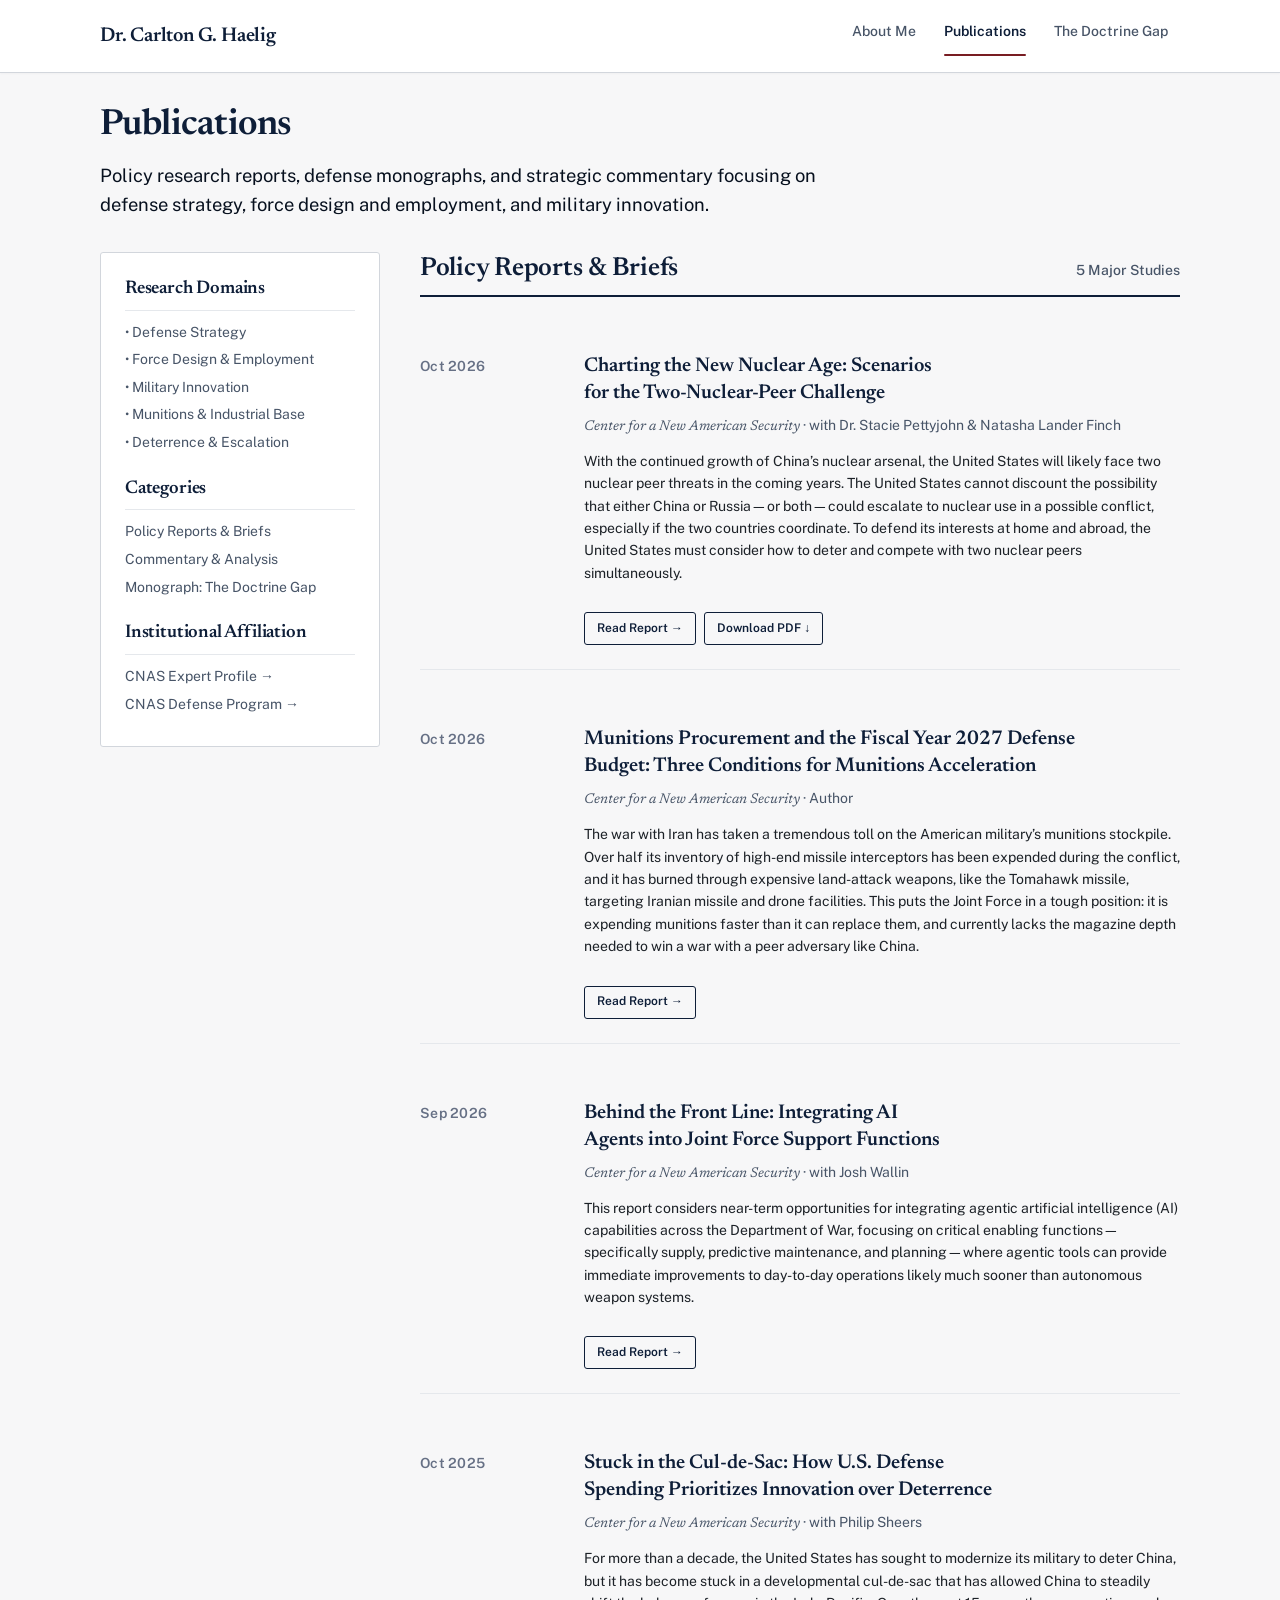
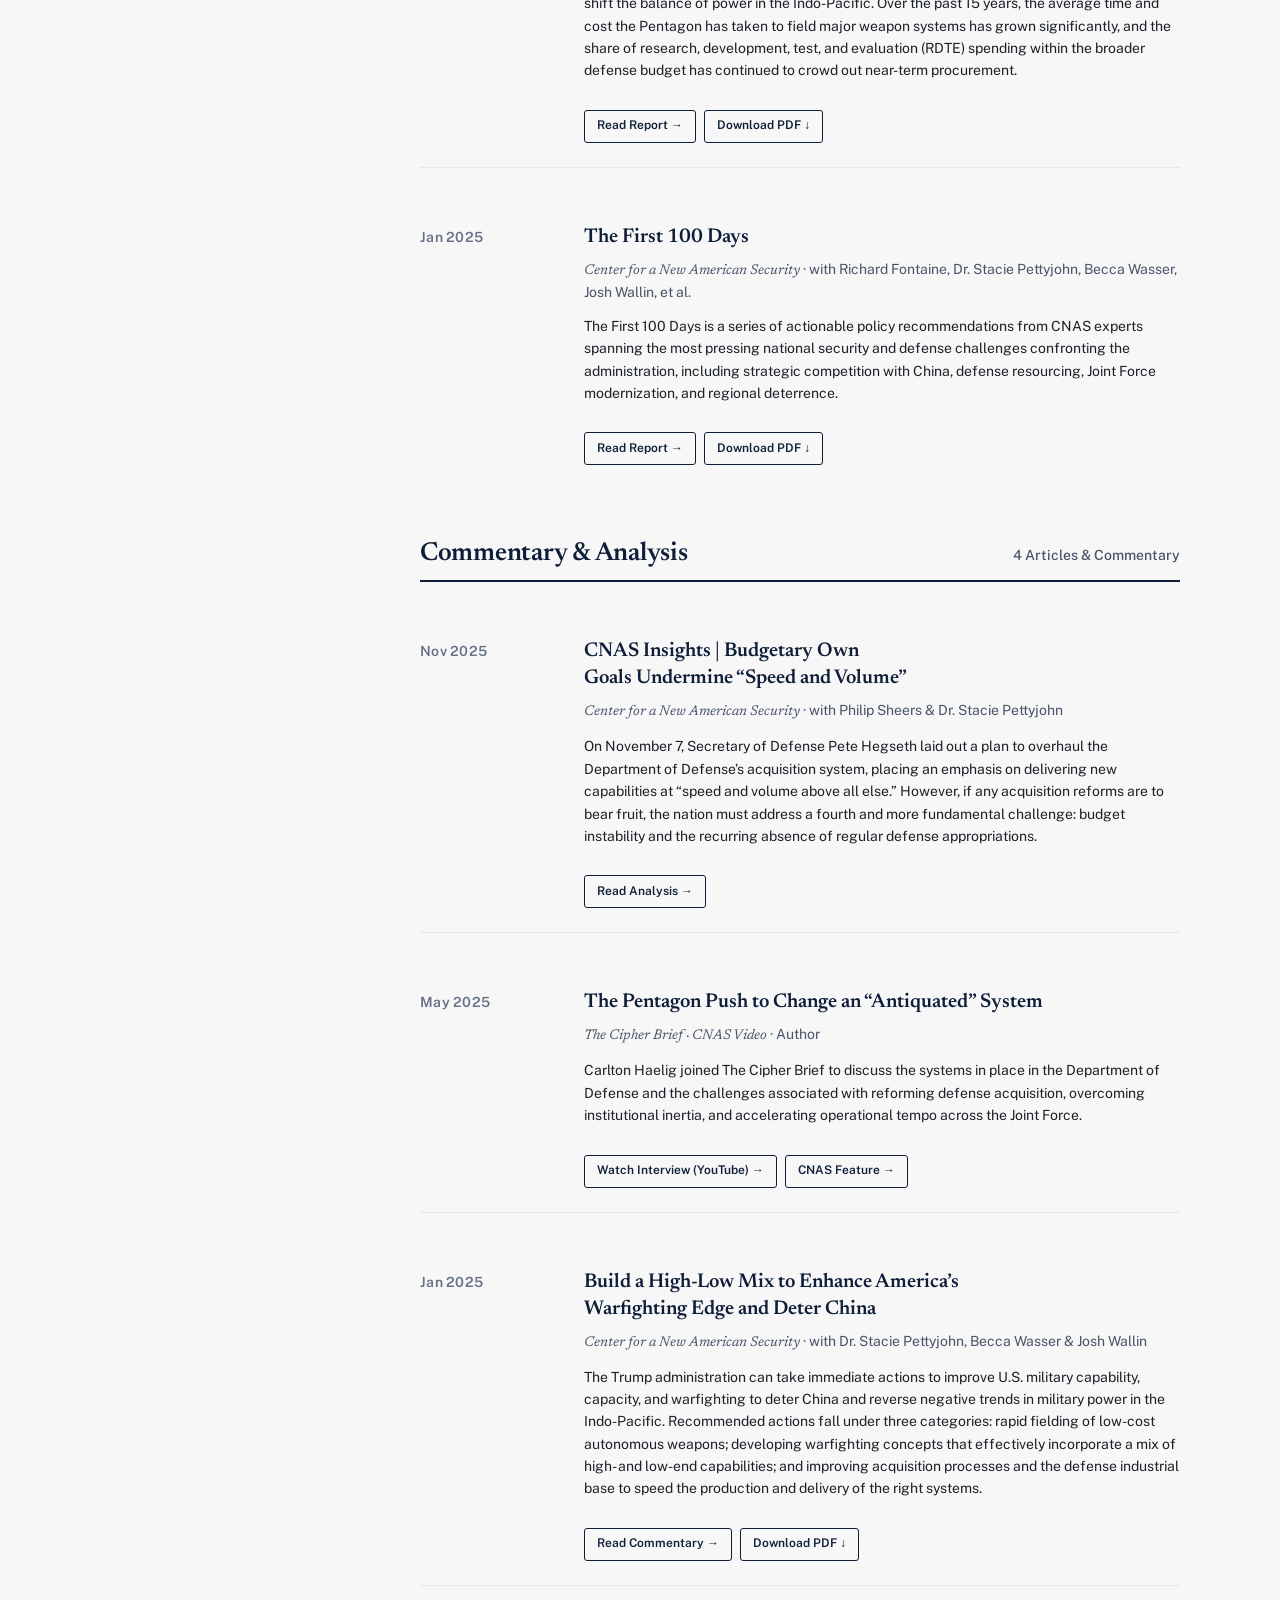
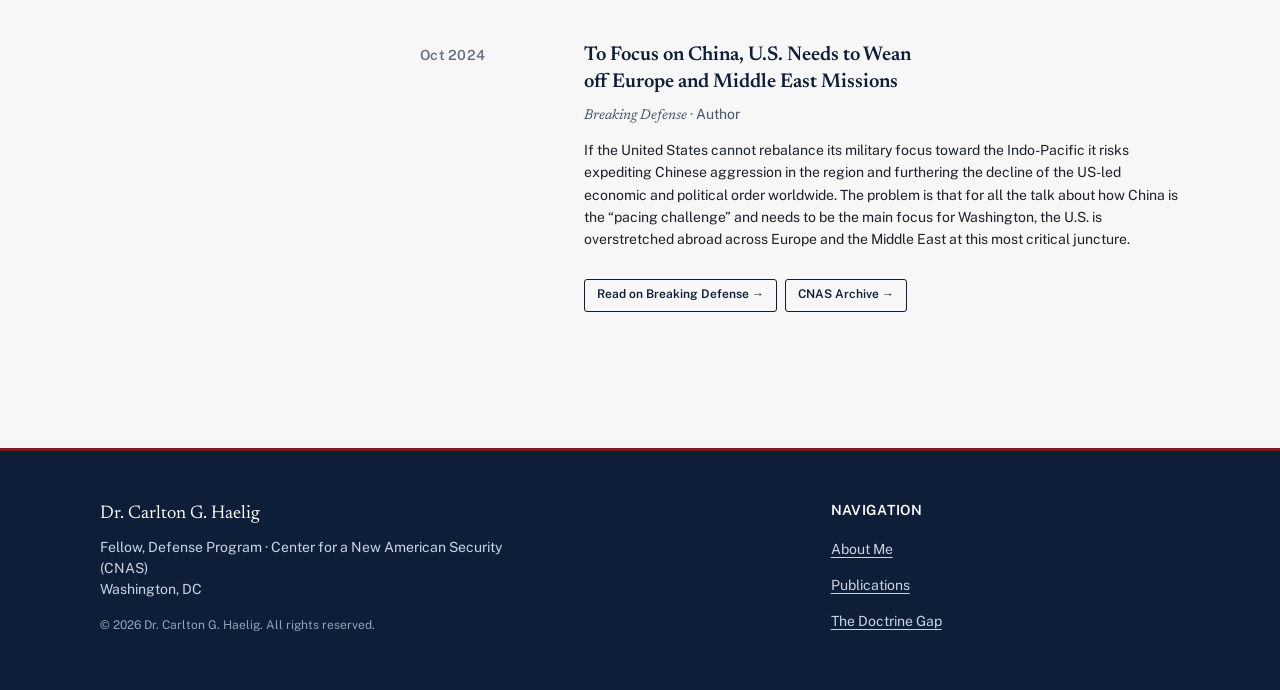
==== commit cfd109cc: "fix(publications): remove War on the Rocks entry from commentary section" ====
--- a/publications.html
+++ b/publications.html
@@ -191,7 +191,7 @@
           <section id="commentary" class="pub-section" aria-label="Commentary and Analysis">
             <div class="pub-section-header">
               <h2>Commentary &amp; Analysis</h2>
-              <span class="pub-count">5 Articles &amp; Commentary</span>
+              <span class="pub-count">4 Articles &amp; Commentary</span>
             </div>
 
             <ul class="pub-list">
@@ -263,23 +263,6 @@
                   <div class="pub-actions">
                     <a href="https://breakingdefense.com/2024/10/to-focus-on-china-us-needs-to-wean-off-europe-and-middle-east-missions/" target="_blank" rel="noopener" class="pub-btn">Read on Breaking Defense &rarr;</a>
                     <a href="https://www.cnas.org/publications/commentary/to-focus-on-china-u-s-needs-to-wean-off-europe-and-middle-east-missions" target="_blank" rel="noopener" class="pub-btn">CNAS Archive &rarr;</a>
-                  </div>
-                </div>
-              </li>
-
-              <!-- Entry: War on the Rocks -->
-              <li class="pub-item">
-                <div class="pub-date">Oct 2024</div>
-                <div class="pub-body">
-                  <h3 class="pub-title">
-                    <a href="https://warontherocks.com/2024/10/in-brief-how-will-u-s-support-for-israel-impact-readiness/" target="_blank" rel="noopener">In Brief: How Will U.S. Support for Israel Impact Readiness?</a>
-                  </h3>
-                  <div class="pub-meta">
-                    <span class="pub-venue">War on the Rocks</span> · with Kimberly Jackson &amp; Michael Linick
-                  </div>
-                  <p class="pub-summary">Strategic assessment of ongoing foreign munitions transfers, evaluating downstream impacts on U.S. joint force operational readiness, global inventory depth, and contingency defense planning.</p>
-                  <div class="pub-actions">
-                    <a href="https://warontherocks.com/2024/10/in-brief-how-will-u-s-support-for-israel-impact-readiness/" target="_blank" rel="noopener" class="pub-btn">Read on War on the Rocks &rarr;</a>
                   </div>
                 </div>
               </li>
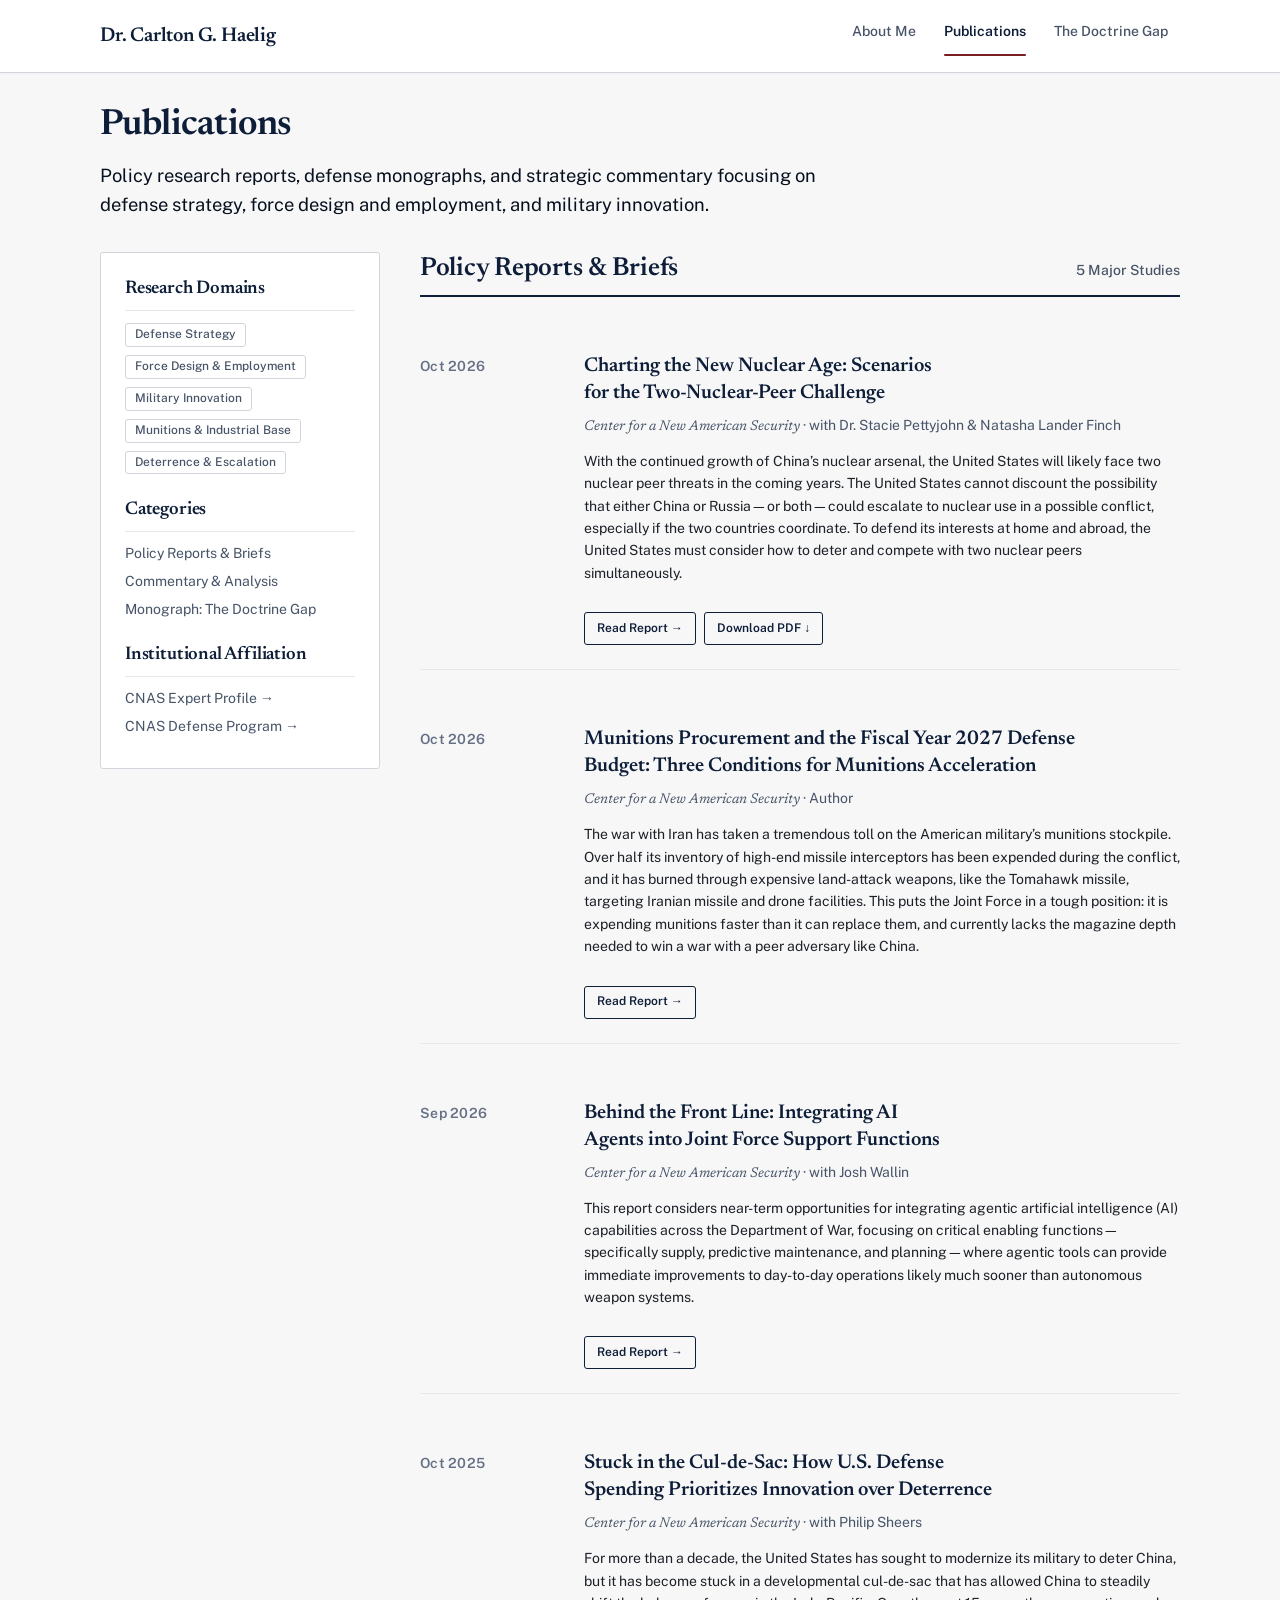
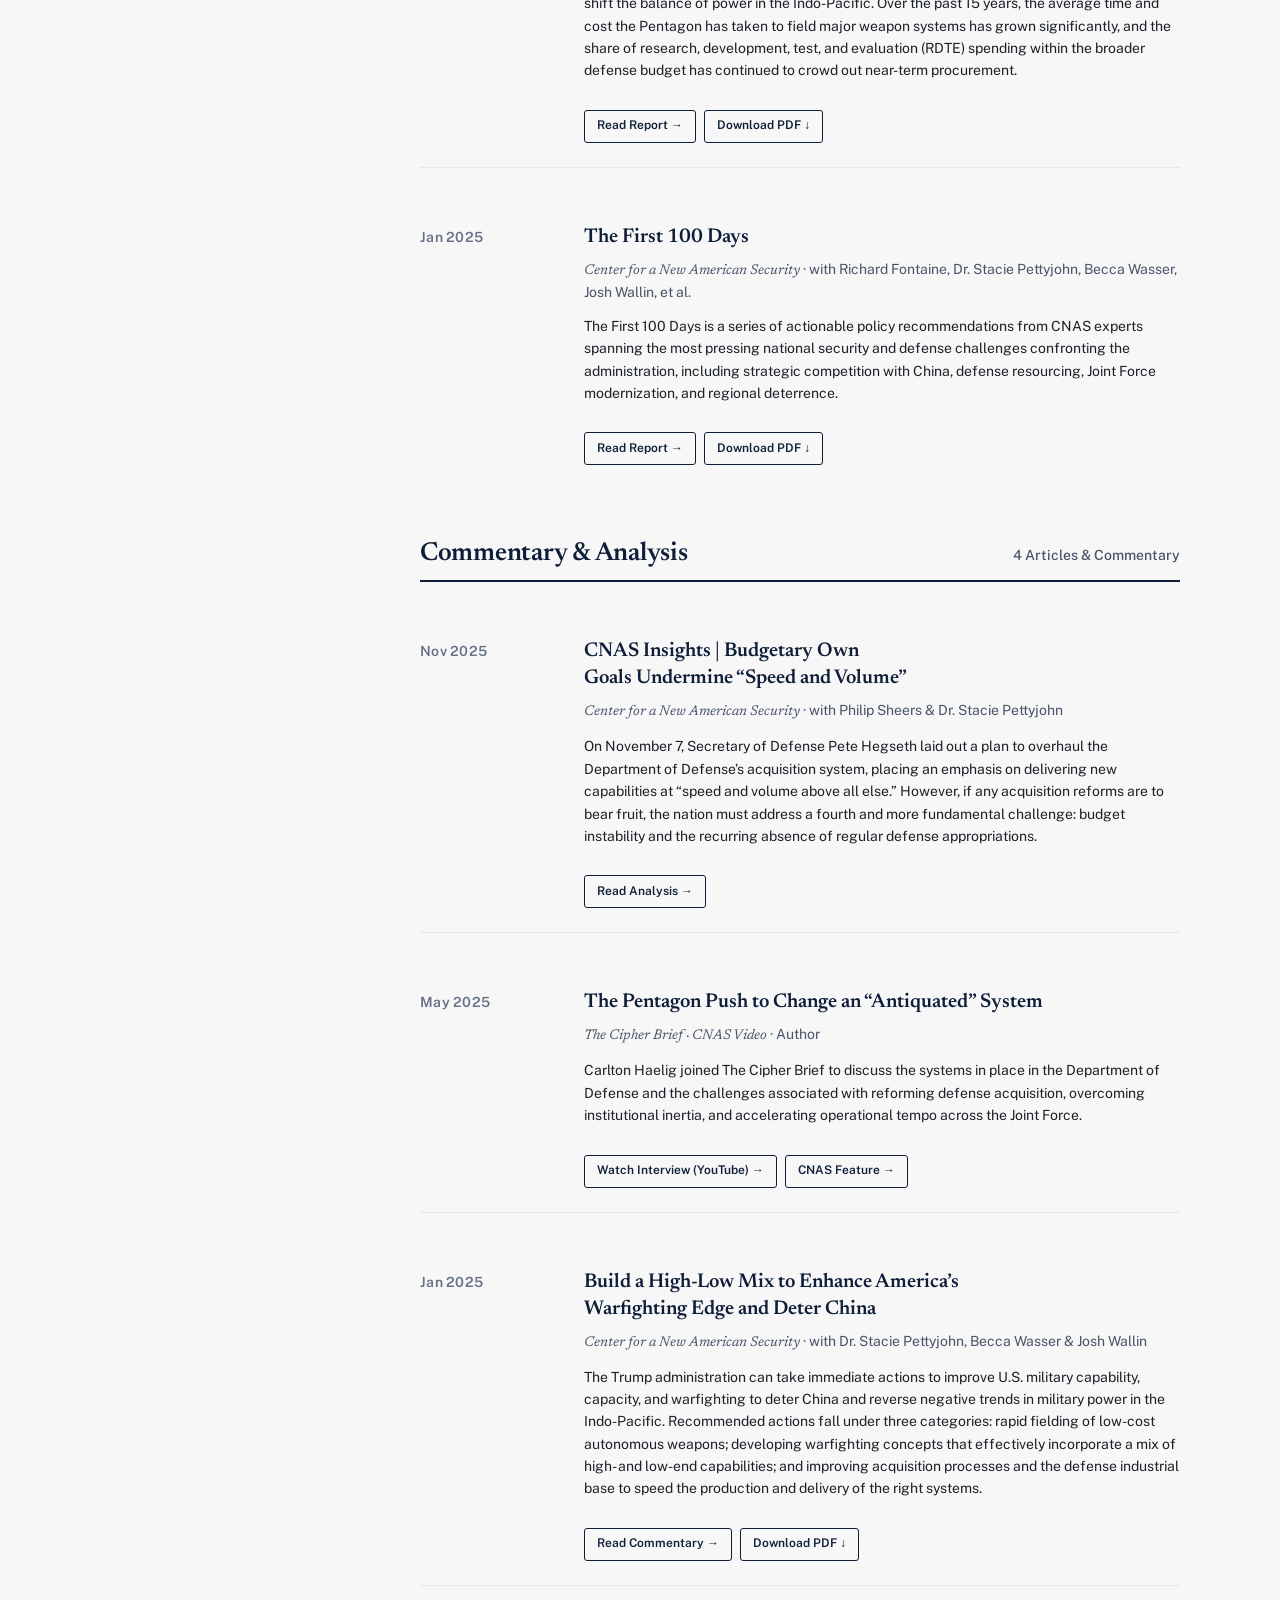
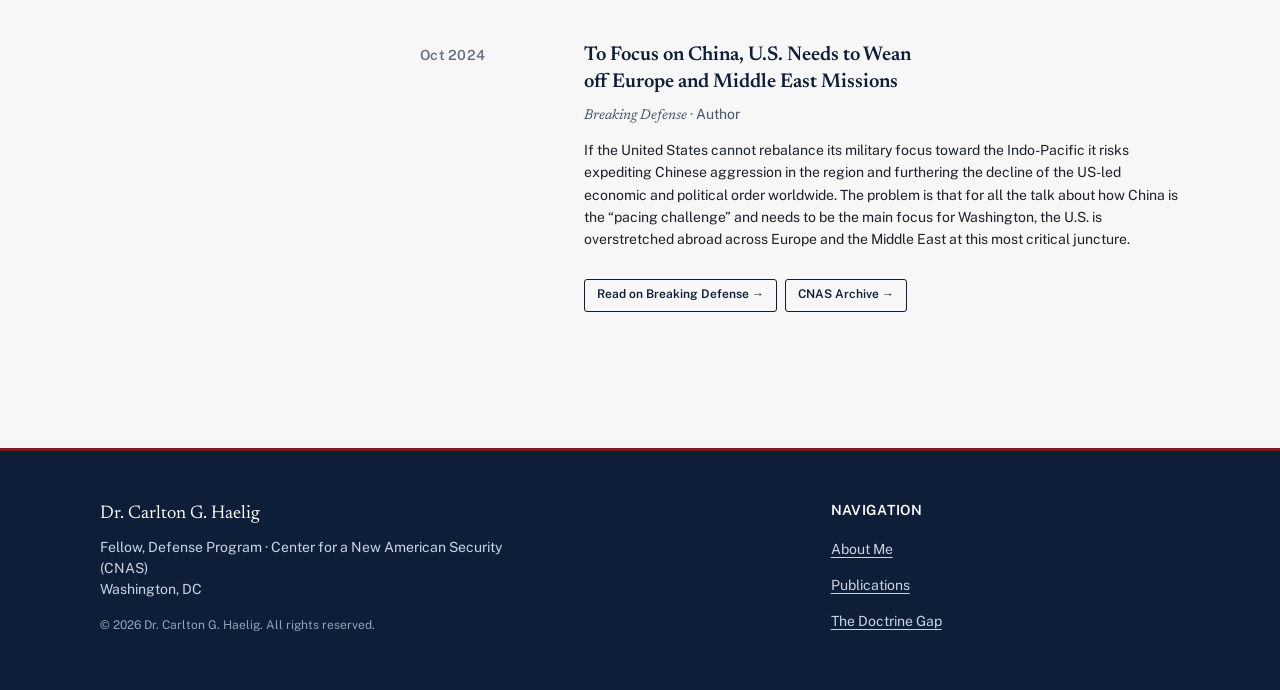
==== commit 1ccb5347: "feat(layout): de-box index.html into broadsheet, surface top policy briefs, and de-emphasize monogra" ====
--- a/publications.html
+++ b/publications.html
@@ -53,13 +53,13 @@
         <aside class="pub-ledger-rail" aria-label="Research Areas and Overview">
           <div class="pub-rail-section">
             <h2 class="pub-rail-heading">Research Domains</h2>
-            <ul class="pub-rail-list">
-              <li class="pub-rail-item">&bull; Defense Strategy</li>
-              <li class="pub-rail-item">&bull; Force Design &amp; Employment</li>
-              <li class="pub-rail-item">&bull; Military Innovation</li>
-              <li class="pub-rail-item">&bull; Munitions &amp; Industrial Base</li>
-              <li class="pub-rail-item">&bull; Deterrence &amp; Escalation</li>
-            </ul>
+            <div class="pub-domains-pills">
+              <span class="pub-domain-pill">Defense Strategy</span>
+              <span class="pub-domain-pill">Force Design &amp; Employment</span>
+              <span class="pub-domain-pill">Military Innovation</span>
+              <span class="pub-domain-pill">Munitions &amp; Industrial Base</span>
+              <span class="pub-domain-pill">Deterrence &amp; Escalation</span>
+            </div>
           </div>
 
           <div class="pub-rail-section">
--- a/styles.css
+++ b/styles.css
@@ -5,7 +5,7 @@
    ========================================================================== */
 
 /* Typography Fonts */
-@import url('https://fonts.googleapis.com/css2?family=Newsreader:ital,opsz,wght@0,6..72,400..700;1,6..72,400..700&family=Public+Sans:ital,wght@0,300..900;1,300..900&family=Source+Serif+4:ital,opsz,wght@0,8..60,400..700;1,8..60,400..700&display=swap');
+@import url('https://fonts.googleapis.com/css2?family=Newsreader:ital,opsz,wght@0,6..72,400..700;1,6..72,400..700&family=Public+Sans:ital,wght@0,300..900;1,300..900&display=swap');
 
 /* --------------------------------------------------------------------------
    Design Tokens & Custom Properties
@@ -37,7 +37,7 @@
   --color-border-focus: #781d22;
 
   /* Typography Scales */
-  --font-serif: 'Newsreader', 'Source Serif 4', Georgia, Cambria, 'Times New Roman', serif;
+  --font-serif: 'Newsreader', Georgia, Cambria, 'Times New Roman', serif;
   --font-sans: 'Public Sans', -apple-system, BlinkMacSystemFont, 'Segoe UI', Roboto, Helvetica, Arial, sans-serif;
 
   --text-xs: 0.75rem;     /* 12px */
@@ -300,23 +300,6 @@
   color: var(--color-accent);
 }
 
-.nav-toggle {
-  display: none;
-  background: transparent;
-  border: 1px solid var(--color-border);
-  padding: var(--space-2) var(--space-3);
-  border-radius: var(--radius-sm);
-  color: var(--color-primary);
-  font-family: var(--font-sans);
-  font-size: var(--text-sm);
-  font-weight: 500;
-  cursor: pointer;
-}
-
-.nav-toggle:focus {
-  outline: 2px solid var(--color-accent);
-}
-
 .site-nav {
   display: flex;
   align-items: center;
@@ -610,6 +593,235 @@
   border-color: var(--color-accent);
   color: var(--color-accent);
   text-decoration: none;
+}
+
+.contact-badge-primary {
+  background-color: var(--color-primary);
+  border-color: var(--color-primary);
+  color: #ffffff;
+  font-weight: 600;
+}
+
+.contact-badge-primary:hover {
+  background-color: var(--color-primary-light);
+  border-color: var(--color-primary-light);
+  color: #ffffff !important;
+}
+
+/* --------------------------------------------------------------------------
+   Editorial Broadsheet Sections (index.html)
+   -------------------------------------------------------------------------- */
+.section-editorial-title {
+  font-family: var(--font-serif);
+  font-size: var(--text-xl);
+  color: var(--color-primary);
+  margin-top: 0;
+  margin-bottom: var(--space-4);
+  letter-spacing: -0.01em;
+}
+
+.credentials-section {
+  padding: var(--space-6) 0 var(--space-8);
+  border-bottom: 1px solid var(--color-border-light);
+  margin-bottom: var(--space-8);
+}
+
+.degrees-grid {
+  display: grid;
+  grid-template-columns: repeat(auto-fit, minmax(240px, 1fr));
+  gap: var(--space-6);
+}
+
+.degree-item {
+  display: flex;
+  flex-direction: column;
+  padding-left: var(--space-4);
+  border-left: 2px solid var(--color-border);
+}
+
+.degree-level {
+  font-family: var(--font-serif);
+  font-size: var(--text-base);
+  font-weight: 600;
+  color: var(--color-primary);
+  line-height: var(--leading-snug);
+}
+
+.degree-school {
+  font-family: var(--font-sans);
+  font-size: var(--text-sm);
+  color: var(--color-accent);
+  font-weight: 500;
+  margin-top: 0.15rem;
+}
+
+.degree-detail {
+  font-family: var(--font-sans);
+  font-size: var(--text-xs);
+  color: var(--color-text-muted);
+  margin-top: var(--space-1);
+  line-height: 1.4;
+}
+
+/* Featured Policy Research (Homepage Stream) */
+.featured-research-section {
+  padding-bottom: var(--space-10);
+  border-bottom: 1px solid var(--color-border-light);
+  margin-bottom: var(--space-8);
+}
+
+.section-header-editorial {
+  display: flex;
+  justify-content: space-between;
+  align-items: baseline;
+  margin-bottom: var(--space-6);
+  flex-wrap: wrap;
+  gap: var(--space-2);
+}
+
+.section-header-editorial h2 {
+  font-family: var(--font-serif);
+  font-size: var(--text-2xl);
+  color: var(--color-primary);
+  margin: 0;
+  letter-spacing: -0.01em;
+}
+
+.editorial-view-all {
+  font-family: var(--font-sans);
+  font-size: var(--text-sm);
+  font-weight: 600;
+  color: var(--color-accent);
+  text-decoration: none;
+  transition: color var(--transition-fast);
+}
+
+.editorial-view-all:hover {
+  color: var(--color-accent-hover);
+  text-decoration: underline;
+}
+
+.featured-reports-grid {
+  display: grid;
+  grid-template-columns: repeat(auto-fit, minmax(320px, 1fr));
+  gap: var(--space-8);
+}
+
+.featured-report-card {
+  background-color: var(--color-surface);
+  border: 1px solid var(--color-border);
+  border-radius: var(--radius-sm);
+  padding: var(--space-6);
+  display: flex;
+  flex-direction: column;
+  transition: border-color var(--transition-fast), box-shadow var(--transition-fast);
+}
+
+.featured-report-card:hover {
+  border-color: var(--color-primary-light);
+  box-shadow: var(--shadow-sm);
+}
+
+.featured-report-meta {
+  font-family: var(--font-sans);
+  font-size: var(--text-xs);
+  color: var(--color-text-faint);
+  margin-bottom: var(--space-2);
+}
+
+.featured-report-title {
+  font-family: var(--font-serif);
+  font-size: var(--text-lg);
+  font-weight: 600;
+  line-height: var(--leading-snug);
+  margin-top: 0;
+  margin-bottom: var(--space-3);
+}
+
+.featured-report-title a {
+  color: var(--color-primary);
+  text-decoration: none;
+}
+
+.featured-report-title a:hover {
+  color: var(--color-accent);
+}
+
+.featured-report-summary {
+  font-family: var(--font-sans);
+  font-size: var(--text-sm);
+  color: var(--color-text-muted);
+  line-height: var(--leading-normal);
+  flex-grow: 1;
+  margin-bottom: var(--space-4);
+}
+
+/* Secondary Academic Nod: The Doctrine Gap */
+.monograph-editorial-nod {
+  padding: var(--space-6) 0 var(--space-8);
+  border-bottom: 1px solid var(--color-border-light);
+  margin-bottom: var(--space-8);
+}
+
+.monograph-nod-inner {
+  border-left: 3px solid var(--color-accent);
+  padding-left: var(--space-6);
+}
+
+.monograph-nod-content .monograph-status {
+  margin-bottom: var(--space-1);
+  display: inline-block;
+}
+
+.monograph-nod-content h2 {
+  font-family: var(--font-serif);
+  font-size: var(--text-xl);
+  color: var(--color-primary);
+  margin-top: var(--space-1);
+  margin-bottom: var(--space-2);
+  letter-spacing: -0.01em;
+}
+
+.monograph-nod-content p {
+  font-family: var(--font-sans);
+  font-size: var(--text-base);
+  color: var(--color-text-muted);
+  line-height: var(--leading-relaxed);
+  max-width: var(--measure-normal);
+  margin-bottom: var(--space-4);
+}
+
+/* Publications Rail Topic Badges */
+.pub-domains-pills {
+  display: flex;
+  flex-wrap: wrap;
+  gap: var(--space-2);
+}
+
+.pub-domain-pill {
+  display: inline-block;
+  font-family: var(--font-sans);
+  font-size: var(--text-xs);
+  font-weight: 500;
+  color: var(--color-text-muted);
+  background-color: var(--color-stone);
+  border: 1px solid var(--color-border);
+  padding: 0.2rem 0.55rem;
+  border-radius: var(--radius-sm);
+  line-height: 1.3;
+}
+
+/* Monograph Archival Spread Layout */
+.monograph-spread {
+  display: grid;
+  grid-template-columns: 320px 1fr;
+  gap: var(--space-8);
+  align-items: start;
+  margin-top: var(--space-6);
+}
+
+.monograph-frame-fixed {
+  max-width: 320px;
 }
 
 /* --------------------------------------------------------------------------
@@ -911,7 +1123,7 @@
   width: 100%;
   max-height: 540px;
   object-fit: contain;
-  background-color: var(--color-primary);
+  background-color: transparent;
 }
 
 .monograph-caption {
@@ -1054,6 +1266,20 @@
     grid-template-columns: 1fr;
   }
 
+  .monograph-spread {
+    grid-template-columns: 1fr;
+    gap: var(--space-6);
+  }
+
+  .monograph-frame-fixed {
+    max-width: 260px;
+    margin: 0 auto;
+  }
+
+  .featured-reports-grid {
+    grid-template-columns: 1fr;
+  }
+
   .footer-inner {
     grid-template-columns: 1fr;
   }
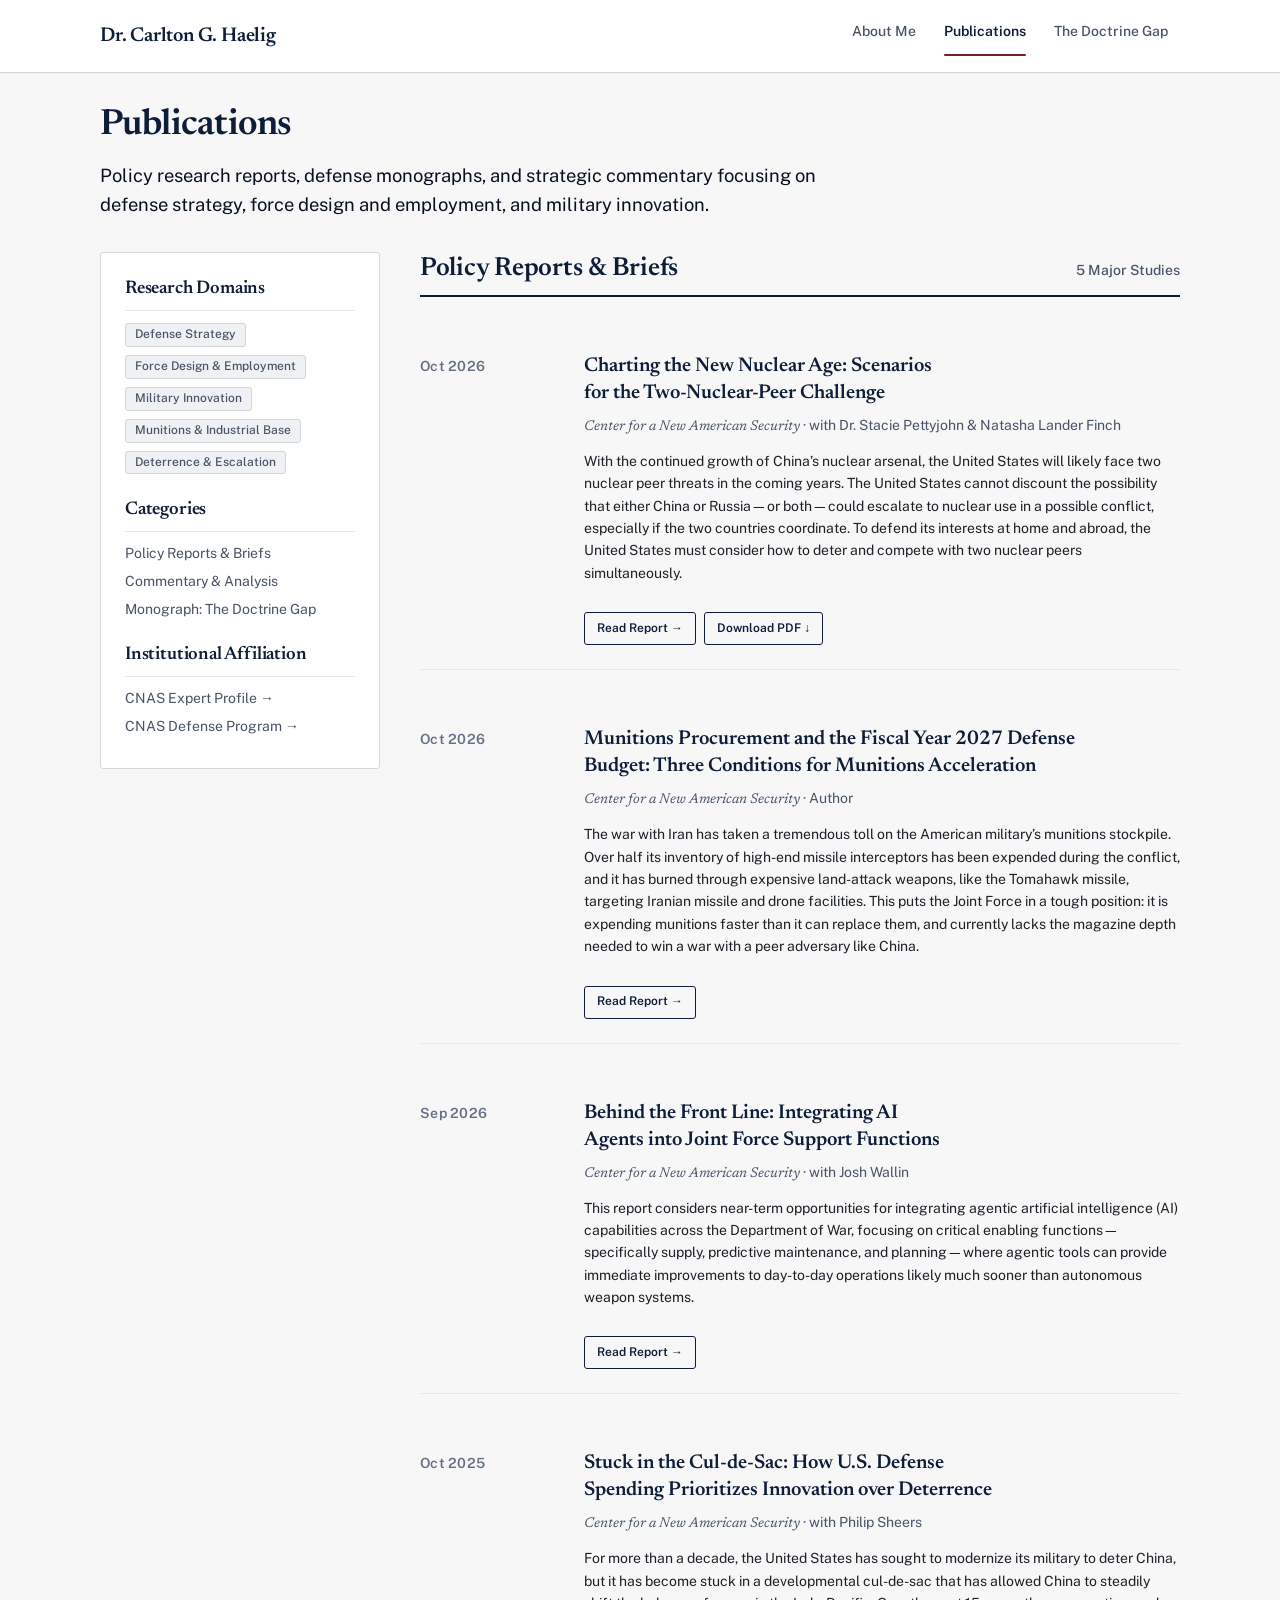
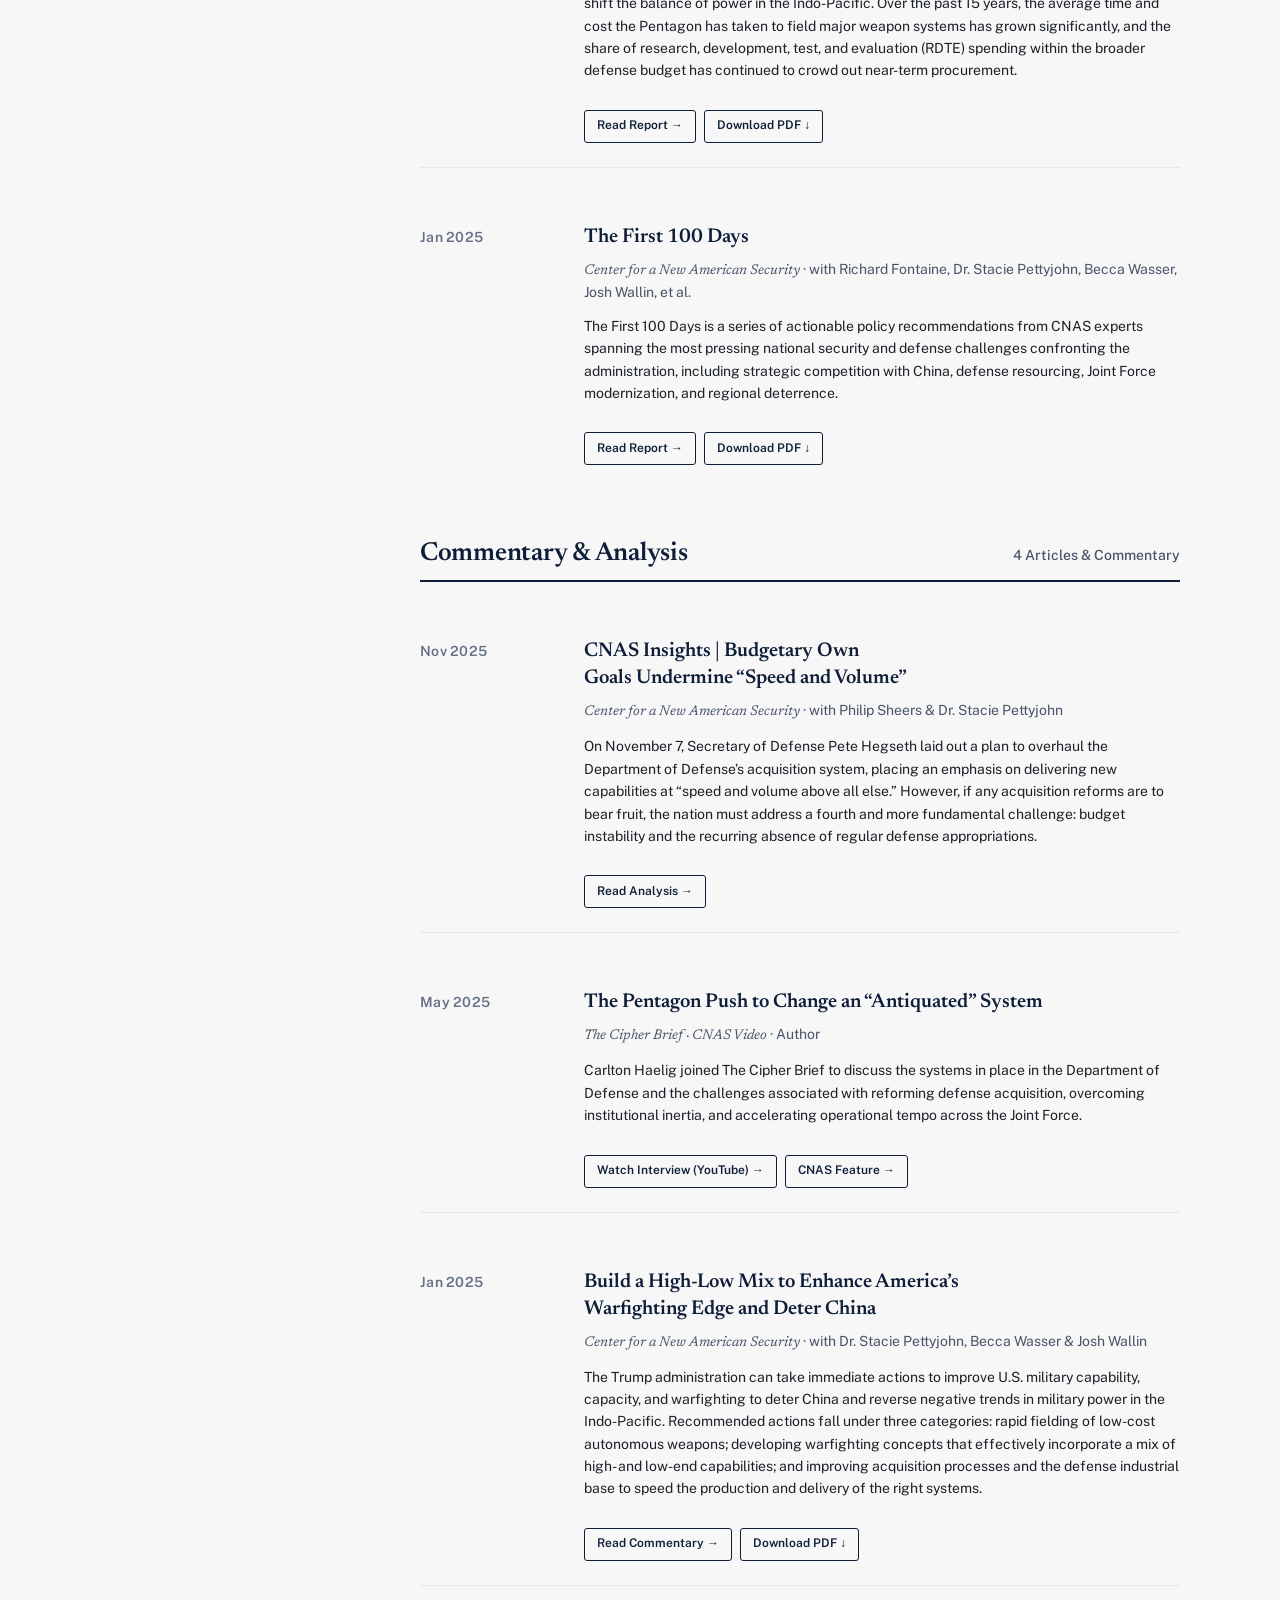
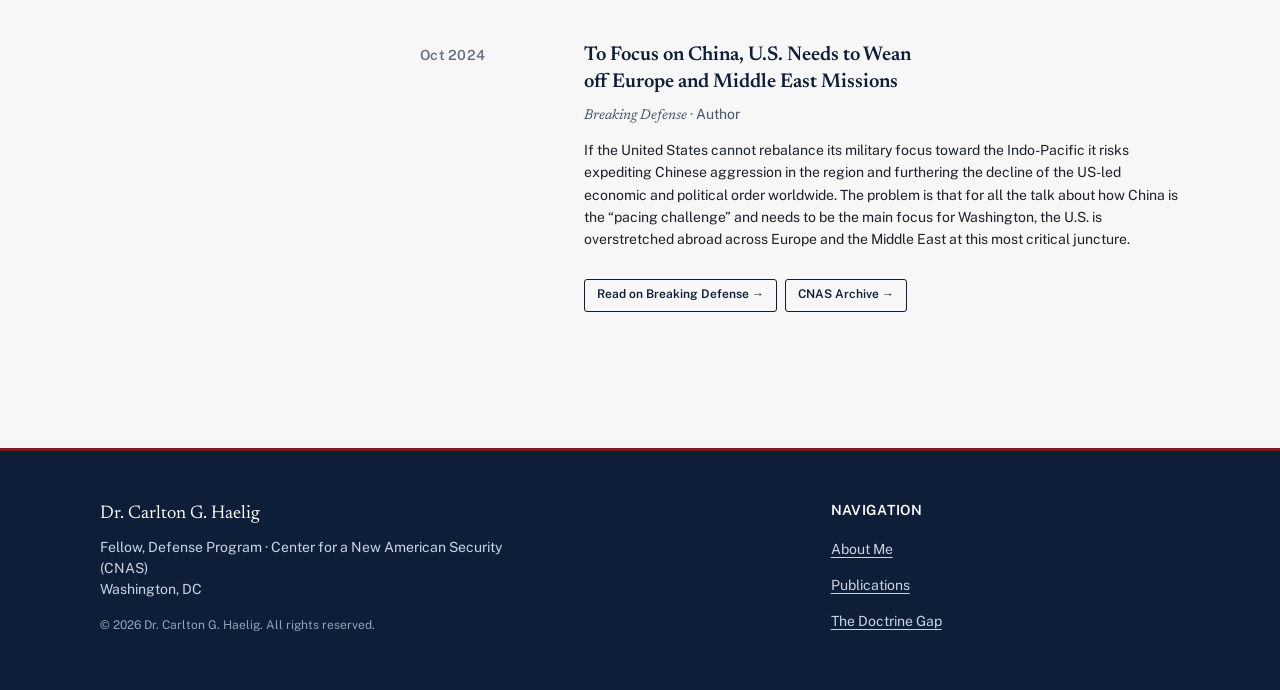
==== commit e3e0c412: "fix(quality): resolve audit findings across accessibility, tokens, and metadata" ====
--- a/publications.html
+++ b/publications.html
@@ -9,6 +9,9 @@
   <meta property="og:type" content="website">
   <meta property="og:url" content="https://www.carltonhaelig.com/publications.html">
   <meta property="og:description" content="Research publications, monographs, and analysis spanning defense strategy, force design, and military innovation.">
+  <meta property="og:image" content="assets/carlton-haelig-portrait.png">
+  <link rel="preconnect" href="https://fonts.googleapis.com">
+  <link rel="preconnect" href="https://fonts.gstatic.com" crossorigin>
   <link rel="stylesheet" href="styles.css">
 </head>
 <body>
--- a/styles.css
+++ b/styles.css
@@ -23,6 +23,7 @@
   --color-bg: #f7f7f8;              /* Subtle Stone Page Ground */
   --color-surface: #ffffff;         /* Crisp White Container Surface */
   --color-surface-subtle: #f0f1f4;
+  --color-stone: #f0f1f4;           /* Stone Badge / Pill Tint */
   --color-surface-alt: #eceef2;
 
   --color-text: #1c2127;            /* High-Contrast Charcoal (>13:1 on white) */
@@ -495,6 +496,16 @@
   margin-bottom: 0;
 }
 
+.gateway-card-spacer {
+  margin-top: var(--space-12);
+}
+
+.gateway-actions {
+  display: flex;
+  gap: var(--space-3);
+  flex-wrap: wrap;
+}
+
 /* Action Buttons */
 .btn {
   display: inline-flex;
@@ -621,7 +632,7 @@
 }
 
 .credentials-section {
-  padding: var(--space-6) 0 var(--space-8);
+  padding: 0 0 var(--space-8);
   border-bottom: 1px solid var(--color-border-light);
   margin-bottom: var(--space-8);
 }
@@ -758,7 +769,7 @@
 
 /* Secondary Academic Nod: The Doctrine Gap */
 .monograph-editorial-nod {
-  padding: var(--space-6) 0 var(--space-8);
+  padding: 0 0 var(--space-8);
   border-bottom: 1px solid var(--color-border-light);
   margin-bottom: var(--space-8);
 }
@@ -1309,17 +1320,21 @@
     gap: var(--space-1);
   }
 
+  .pub-btn {
+    padding: 0.45rem 0.85rem;
+    min-height: 38px;
+  }
+
   .hero-name {
     font-size: var(--text-2xl);
   }
 }
 
-/* Reduced Motion Preference */
+/* Reduced Motion Preference: Suppress non-essential motion while preserving state feedback */
 @media (prefers-reduced-motion: reduce) {
   *, *::before, *::after {
     animation-duration: 0.01ms !important;
     animation-iteration-count: 1 !important;
-    transition-duration: 0.01ms !important;
     scroll-behavior: auto !important;
   }
 }
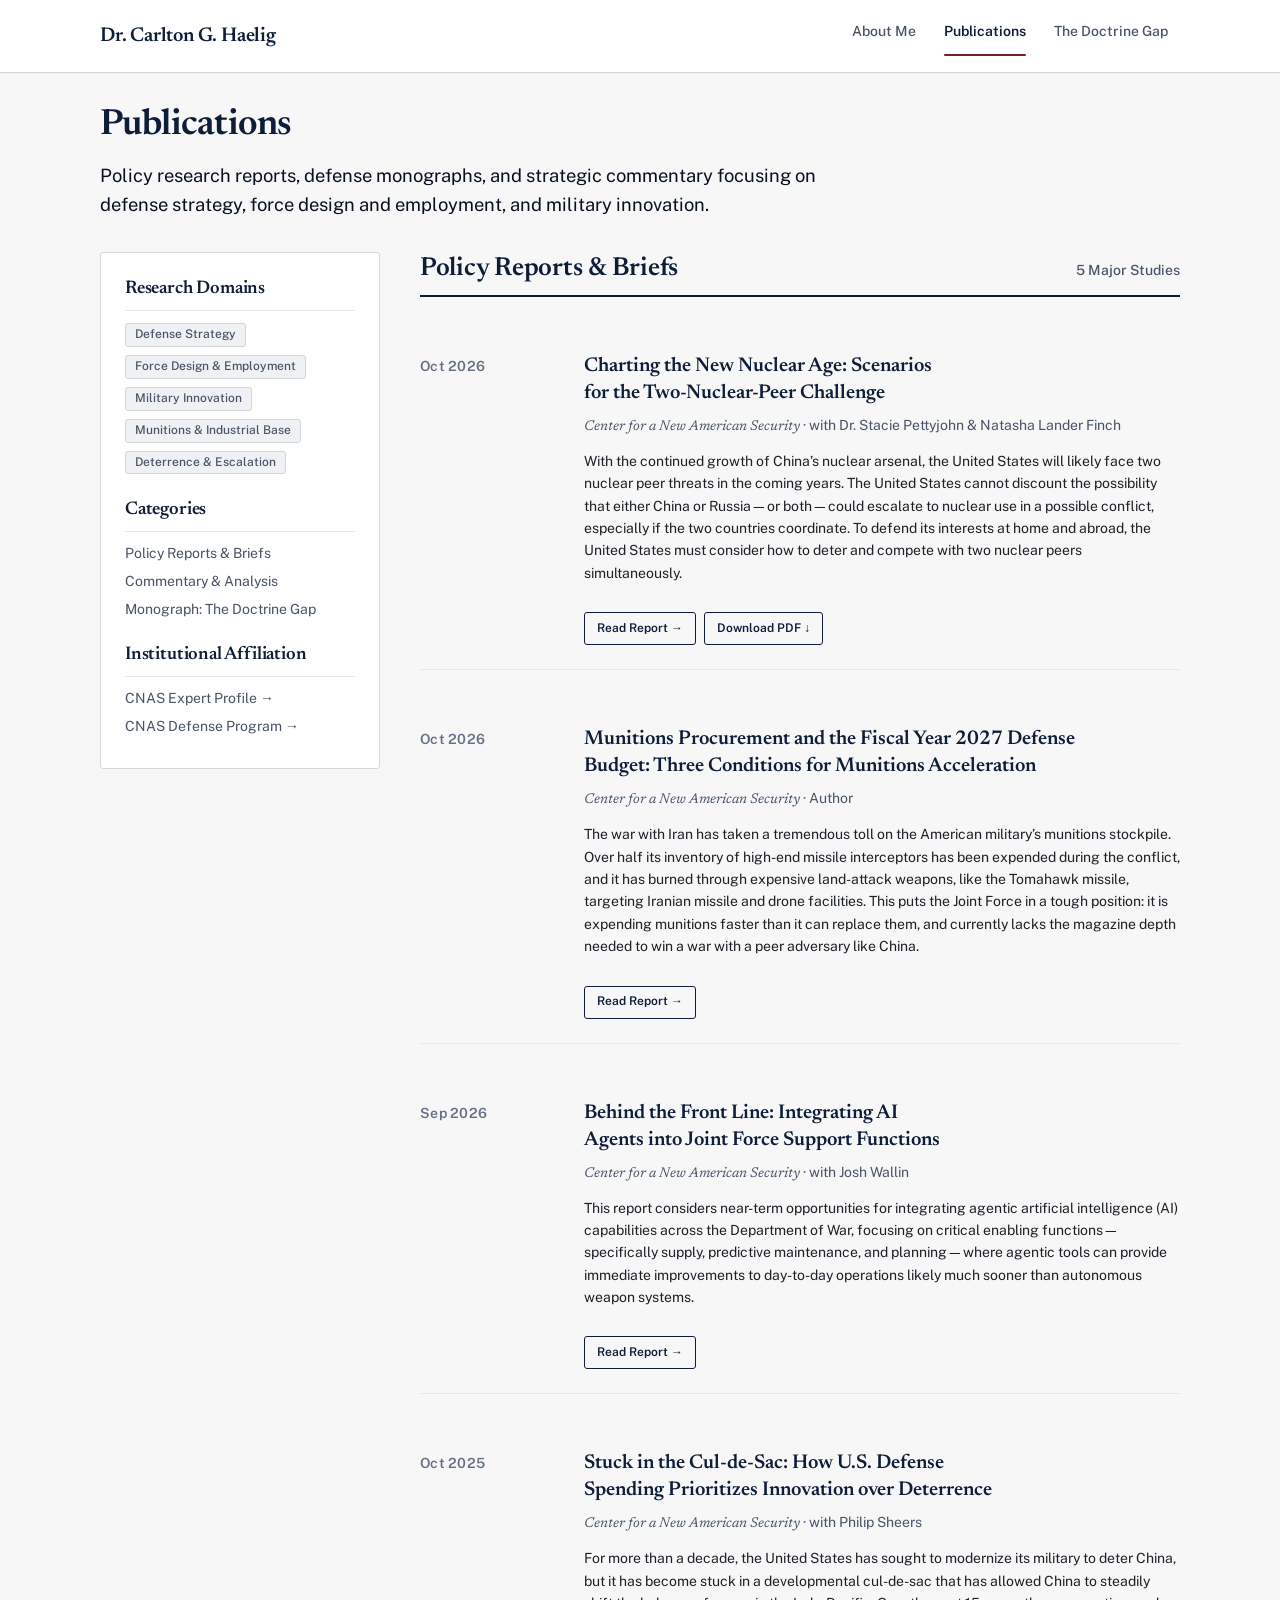
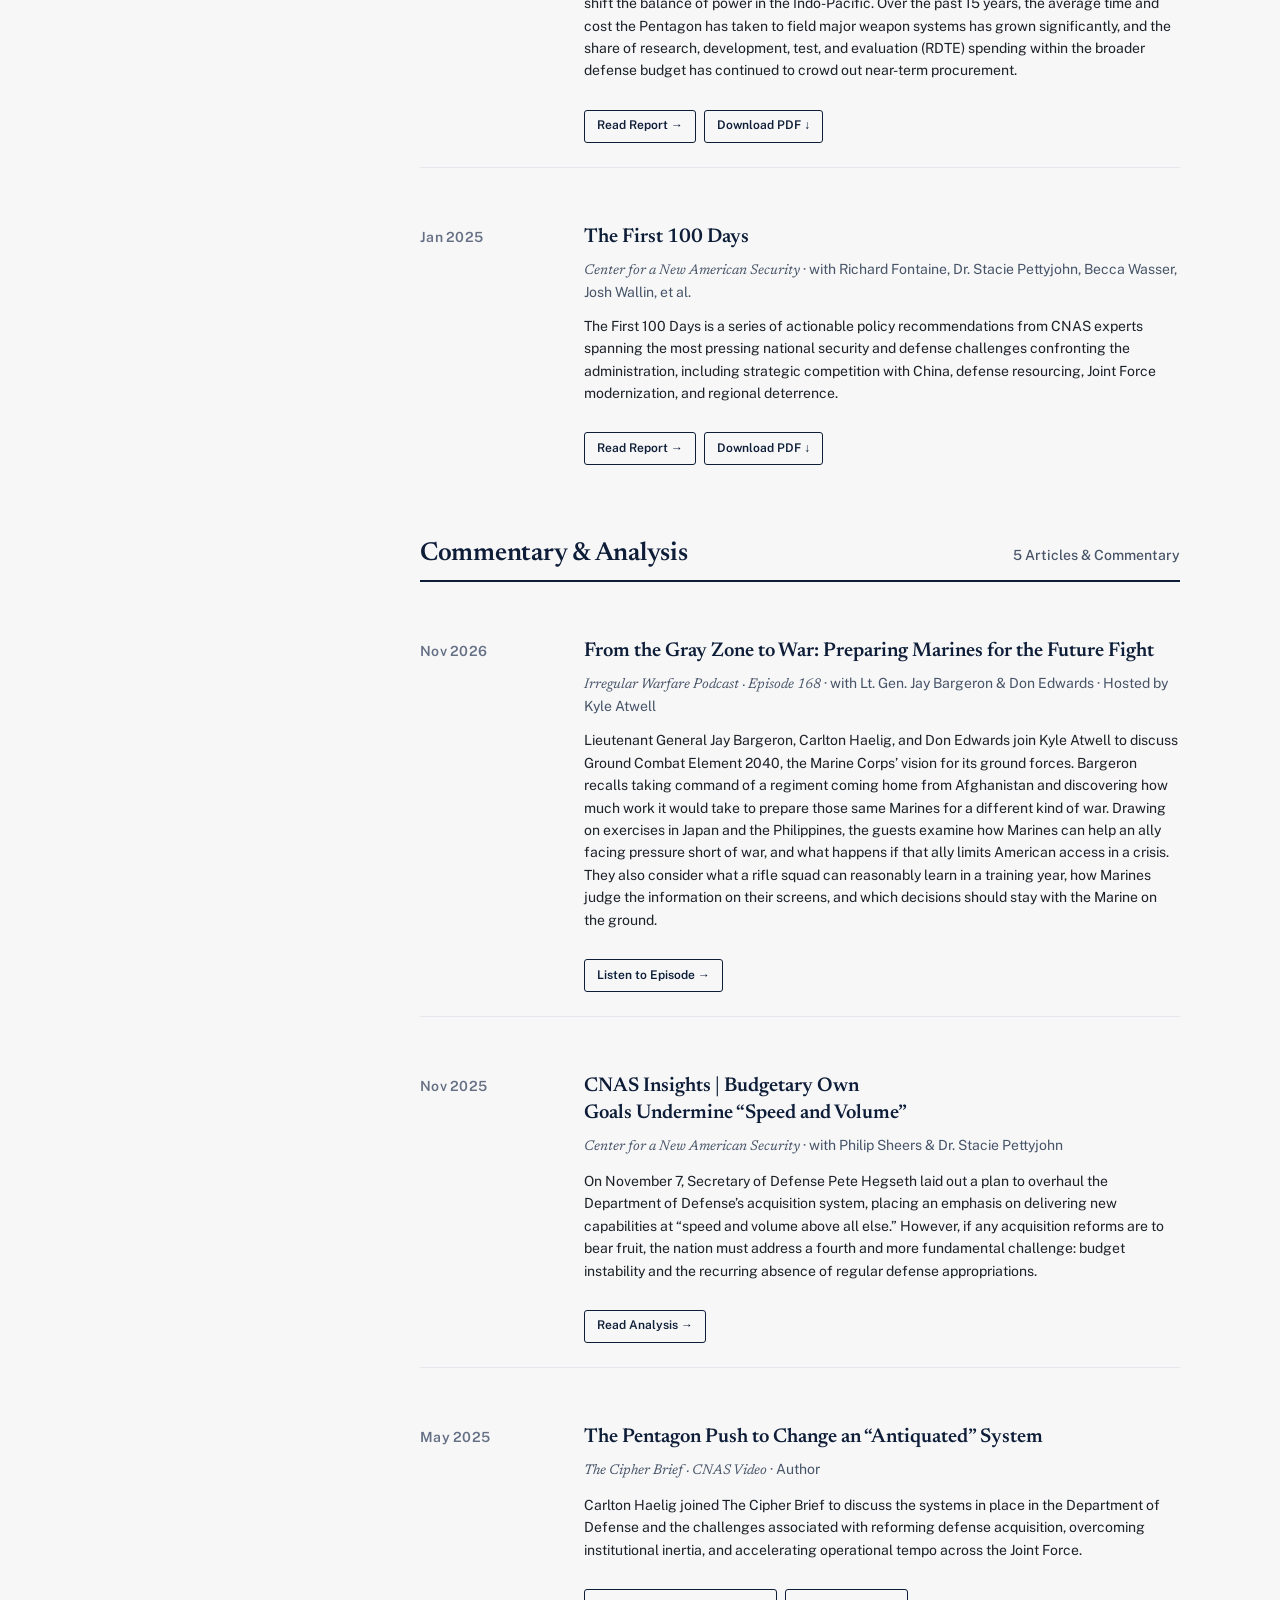
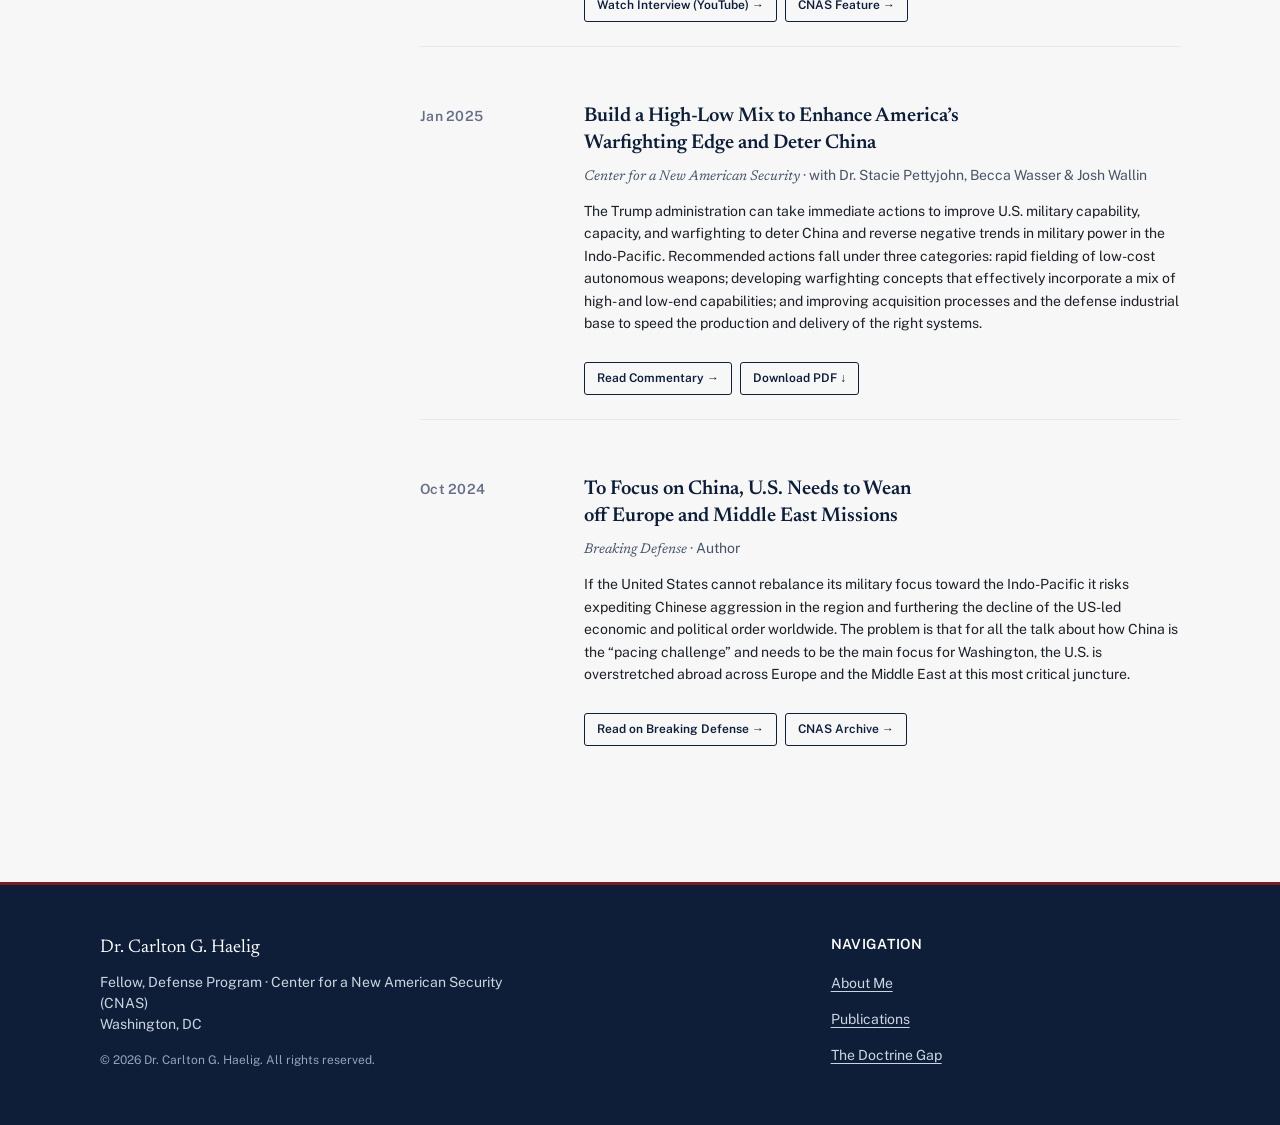
==== commit f0fe4096: "feat(publications): add Irregular Warfare Podcast episode" ====
--- a/publications.html
+++ b/publications.html
@@ -194,10 +194,27 @@
           <section id="commentary" class="pub-section" aria-label="Commentary and Analysis">
             <div class="pub-section-header">
               <h2>Commentary &amp; Analysis</h2>
-              <span class="pub-count">4 Articles &amp; Commentary</span>
+              <span class="pub-count">5 Articles &amp; Commentary</span>
             </div>
 
             <ul class="pub-list">
+
+              <!-- Entry: Irregular Warfare Podcast | From the Gray Zone to War -->
+              <li class="pub-item">
+                <div class="pub-date">Nov 2026</div>
+                <div class="pub-body">
+                  <h3 class="pub-title">
+                    <a href="https://www.irregularwarfare.org/from-the-gray-zone-to-war-preparing-marines-for-the-future-fight/" target="_blank" rel="noopener">From the Gray Zone to War: Preparing Marines for the Future Fight</a>
+                  </h3>
+                  <div class="pub-meta">
+                    <span class="pub-venue">Irregular Warfare Podcast · Episode 168</span> · with Lt. Gen. Jay Bargeron &amp; Don Edwards · Hosted by Kyle Atwell
+                  </div>
+                  <p class="pub-summary">Lieutenant General Jay Bargeron, Carlton Haelig, and Don Edwards join Kyle Atwell to discuss Ground Combat Element 2040, the Marine Corps’ vision for its ground forces. Bargeron recalls taking command of a regiment coming home from Afghanistan and discovering how much work it would take to prepare those same Marines for a different kind of war. Drawing on exercises in Japan and the Philippines, the guests examine how Marines can help an ally facing pressure short of war, and what happens if that ally limits American access in a crisis. They also consider what a rifle squad can reasonably learn in a training year, how Marines judge the information on their screens, and which decisions should stay with the Marine on the ground.</p>
+                  <div class="pub-actions">
+                    <a href="https://www.irregularwarfare.org/from-the-gray-zone-to-war-preparing-marines-for-the-future-fight/" target="_blank" rel="noopener" class="pub-btn">Listen to Episode &rarr;</a>
+                  </div>
+                </div>
+              </li>
 
               <!-- Entry: CNAS Insights | Budgetary Own Goals -->
               <li class="pub-item">
--- a/styles.css
+++ b/styles.css
@@ -658,6 +658,10 @@
   line-height: var(--leading-snug);
 }
 
+.degree-level + .degree-level {
+  margin-top: 0.2rem;
+}
+
 .degree-school {
   font-family: var(--font-sans);
   font-size: var(--text-sm);
